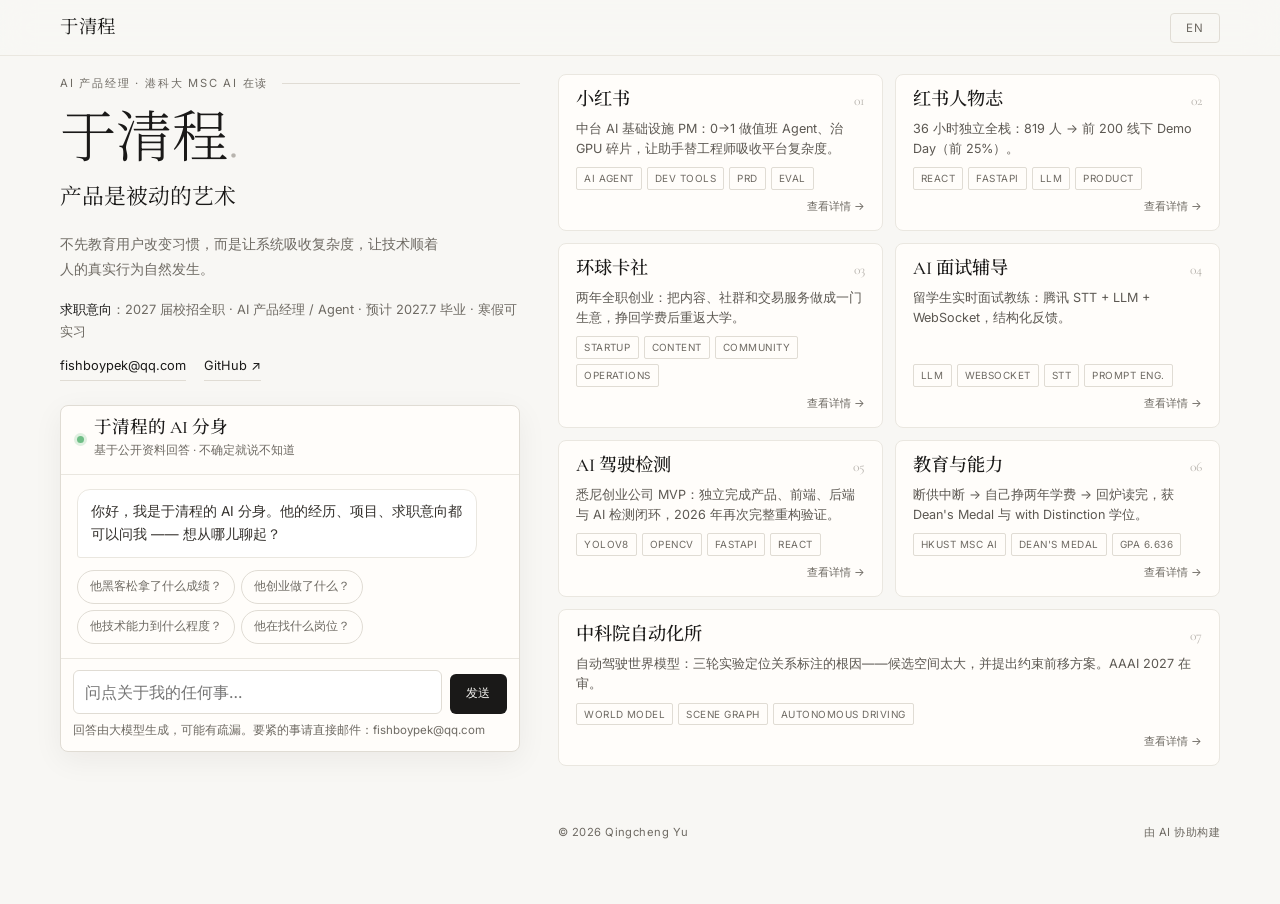
==== index.html @ 3a0d4e6b "fix(portfolio): mark HKUST status as enrolled" ====
<!DOCTYPE html>
<html lang="zh">
<head>
  <meta charset="UTF-8" />
  <meta name="viewport" content="width=device-width, initial-scale=1.0" />
  <title>于清程 · Qingcheng Yu</title>
  <link rel="preconnect" href="https://fonts.googleapis.com" />
  <link rel="preconnect" href="https://fonts.gstatic.com" crossorigin />
  <link href="https://fonts.googleapis.com/css2?family=Cormorant+Garamond:ital,wght@0,300;0,400;0,500;1,400&family=Inter:wght@400;500&family=Noto+Serif+SC:wght@300;400;500&display=swap" rel="stylesheet" />
  <style>
    /* ─── RESET ─── */
    *, *::before, *::after { box-sizing: border-box; margin: 0; padding: 0; }

    /* ─── TOKENS ─── */
    :root {
      --bg:           #F8F7F4;
      --panel:        #FFFDFA;
      --text:         #1A1918;
      --muted:        #6E6A63;   /* 承载信息的文字：AA 达标 */
      --light:        #B8B4AE;   /* 纯装饰：句点 / 序号 */
      --border:       #E0DCD4;
      --border-light: #EAE7E0;
      --serif: 'Cormorant Garamond', 'Noto Serif SC', 'Songti SC', Georgia, serif;
      --sans:  'Inter', -apple-system, 'PingFang SC', 'Microsoft YaHei', sans-serif;
      --nav-h: 56px;
      --ease:  cubic-bezier(0.4, 0, 0.2, 1);
    }

    /* ─── BASE ─── */
    html { font-size: 16px; -webkit-text-size-adjust: 100%; }
    body {
      background: var(--bg);
      color: var(--text);
      font-family: var(--sans);
      font-weight: 400;
      line-height: 1.7;
      -webkit-font-smoothing: antialiased;
      -moz-osx-font-smoothing: grayscale;
      -webkit-tap-highlight-color: transparent;
    }
    a { color: inherit; text-decoration: none; }
    ::selection { background: var(--text); color: var(--bg); }
    :focus-visible { outline: 2px solid var(--text); outline-offset: 2px; border-radius: 2px; }

    /* ─── NAV ─── */
    nav {
      position: fixed; top: 0; left: 0; right: 0; z-index: 200;
      height: var(--nav-h);
      background: rgba(248,247,244,0.88);
      backdrop-filter: blur(16px) saturate(160%);
      -webkit-backdrop-filter: blur(16px) saturate(160%);
      border-bottom: 1px solid var(--border-light);
    }
    .nav-inner {
      height: 100%; max-width: 1240px; margin: 0 auto; padding: 0 40px;
      display: flex; align-items: center; justify-content: space-between;
    }
    .nav-logo { font-family: var(--serif); font-size: 1.15rem; letter-spacing: 0.03em; }
    #lang-btn {
      font-family: var(--sans); font-size: 0.72rem; letter-spacing: 0.1em;
      background: none; border: 1px solid var(--border); padding: 7px 15px;
      cursor: pointer; color: var(--muted); border-radius: 4px;
      transition: all 0.2s var(--ease);
    }
    #lang-btn:hover { background: var(--text); color: var(--bg); border-color: var(--text); }

    /* ─── STAGE (one screen) ─── */
    .stage {
      min-height: 100vh;
      padding: calc(var(--nav-h) + 18px) 40px 18px;
      max-width: 1240px; margin: 0 auto;
      display: grid;
      grid-template-columns: minmax(320px, 0.82fr) 1.18fr;
      gap: 38px;
      align-items: start;
    }

    /* ─── IDENTITY (left) ─── */
    .identity { display: flex; flex-direction: column; }
    .eyebrow {
      font-size: 0.7rem; letter-spacing: 0.16em; text-transform: uppercase;
      color: var(--muted); margin-bottom: 18px;
      display: flex; align-items: center; gap: 14px;
    }
    .eyebrow::after { content: ''; flex: 1; height: 1px; background: var(--border); }
    .name {
      font-family: var(--serif); font-weight: 300;
      font-size: clamp(3.1rem, 4.4vw, 4.4rem); line-height: 1.0;
      letter-spacing: 0; margin-bottom: 16px; overflow-wrap: break-word;
    }
    .name em { font-style: normal; color: var(--light); }
    .tagline {
      font-family: var(--serif); font-style: normal; font-weight: 400;
      font-size: clamp(1.2rem, 1.7vw, 1.6rem); line-height: 1.35;
      color: var(--text); margin-bottom: 18px;
    }
    .bio { font-size: 0.9rem; color: var(--muted); line-height: 1.75; margin-bottom: 18px; max-width: 42ch; }
    .meta-row { font-size: 0.8rem; color: var(--muted); margin-bottom: 8px; }
    .meta-row strong { color: var(--text); font-weight: 500; }
    .contacts { display: flex; gap: 18px; font-size: 0.8rem; }
    .contacts a { color: var(--text); border-bottom: 1px solid var(--border); padding: 4px 0; transition: border-color .2s; }
    .contacts a:hover { border-color: var(--text); }

    /* ─── AI PANEL (left, prominent) ─── */
    .ai-panel {
      margin-top: 24px;
      background: var(--panel);
      border: 1px solid var(--border);
      border-radius: 8px;
      box-shadow: 0 8px 30px rgba(26,25,24,0.06);
      display: flex; flex-direction: column;
      overflow: hidden;
    }
    .ai-head {
      display: flex; align-items: center; gap: 10px;
      padding: 13px 16px; border-bottom: 1px solid var(--border-light);
    }
    .ai-dot { width: 7px; height: 7px; border-radius: 50%; background: #6FBE86; flex: none; box-shadow: 0 0 0 3px rgba(111,190,134,0.22); }
    .ai-head h2 { font-family: var(--serif); font-size: 1.1rem; font-weight: 500; line-height: 1; }
    .ai-head p { font-size: 0.72rem; color: var(--muted); margin-top: 4px; }
    .ai-body { flex: 1; overflow-y: auto; overscroll-behavior: contain; padding: 14px 16px; max-height: 190px; }
    .ai-msg { margin-bottom: 12px; font-size: 0.85rem; line-height: 1.75; }
    .ai-msg:last-child { margin-bottom: 0; }
    .ai-msg.me { text-align: right; }
    .ai-msg.me span {
      display: inline-block; max-width: 85%; text-align: left;
      background: var(--text); color: var(--bg);
      padding: 8px 13px; border-radius: 13px 13px 3px 13px;
    }
    .ai-msg.bot span {
      display: inline-block; max-width: 94%;
      background: #fff; border: 1px solid var(--border-light); color: #33302C;
      padding: 10px 13px; border-radius: 13px 13px 13px 3px; white-space: pre-wrap;
    }
    .ai-msg.err span { background: #FFF6F5; border-color: #F0D5D2; color: #8F443B; }
    .ai-chips { display: flex; flex-wrap: wrap; gap: 6px; margin-top: 10px; }
    .ai-chip {
      font-size: 0.74rem; padding: 8px 12px; cursor: pointer;
      background: none; border: 1px solid var(--border); border-radius: 20px;
      color: var(--muted); font-family: var(--sans); transition: all .18s var(--ease);
    }
    .ai-chip:hover { background: var(--text); color: var(--bg); border-color: var(--text); }
    .ai-foot { padding: 11px 12px; border-top: 1px solid var(--border-light); }
    .ai-input-row { display: flex; gap: 8px; align-items: flex-end; }
    #ai-input {
      flex: 1; resize: none; max-height: 80px;
      font-family: var(--sans); font-size: 1rem; line-height: 1.5; color: var(--text);
      background: #fff; border: 1px solid var(--border); border-radius: 6px;
      padding: 9px 11px; outline: none; transition: border-color .2s, box-shadow .2s;
    }
    #ai-input:focus { border-color: var(--text); box-shadow: 0 0 0 2px rgba(26,25,24,0.12); }
    #ai-send {
      flex: none; min-height: 40px; padding: 9px 16px; cursor: pointer;
      background: var(--text); color: var(--bg); border: none; border-radius: 6px;
      font-family: var(--sans); font-size: 0.74rem; letter-spacing: 0.06em; transition: opacity .2s;
    }
    #ai-send:disabled { opacity: 0.4; cursor: not-allowed; }
    .ai-note { font-size: 0.72rem; color: var(--muted); margin-top: 8px; line-height: 1.55; }
    .ai-note a { color: var(--text); border-bottom: 1px solid var(--border); }
    .ai-typing span { display: inline-block; animation: aiblink 1.3s infinite; }
    .ai-typing span:nth-child(2) { animation-delay: .18s; }
    .ai-typing span:nth-child(3) { animation-delay: .36s; }
    @keyframes aiblink { 0%,60%,100% { opacity: .25 } 30% { opacity: 1 } }

    /* ─── TILES (right) ─── */
    .tiles {
      display: grid;
      grid-template-columns: repeat(2, 1fr);
      grid-auto-rows: minmax(108px, auto);
      align-content: start;
      gap: 12px;
    }
    .tile {
      display: flex; flex-direction: column;
      padding: 14px 17px;
      background: var(--panel);
      border: 1px solid var(--border-light);
      border-radius: 8px;
      transition: transform .2s var(--ease), box-shadow .2s var(--ease), border-color .2s var(--ease);
    }
    .tile:hover { transform: translateY(-3px); box-shadow: 0 10px 28px rgba(26,25,24,0.08); border-color: var(--border); }
    .tile:active { transform: translateY(-1px); }
    .tile-top { display: flex; align-items: baseline; justify-content: space-between; margin-bottom: 7px; }
    .tile-name { font-family: var(--serif); font-size: 1.14rem; font-weight: 500; line-height: 1.15; }
    .tile-idx { font-family: var(--serif); font-size: 0.85rem; color: var(--light); }
    .tile-hook { font-size: 0.79rem; color: #5C5852; line-height: 1.55; flex: 1; }
    .tile-tags { display: flex; flex-wrap: wrap; gap: 5px; margin-top: 9px; }
    .tile-tags span {
      font-size: 0.62rem; letter-spacing: 0.05em; text-transform: uppercase;
      padding: 2px 7px; border: 1px solid var(--border); color: var(--muted); border-radius: 2px;
    }
    .tile-arrow { align-self: flex-end; margin-top: 7px; font-size: 0.7rem; color: var(--muted); transition: color .2s, transform .2s; }
    .tile:hover .tile-arrow { color: var(--text); transform: translateX(3px); }
    .tile.wide { grid-column: 1 / -1; }

    /* ─── FOOTER strip ─── */
    .footstrip {
      grid-column: 1 / -1;
      display: flex; align-items: center; justify-content: space-between;
      font-size: 0.7rem; color: var(--muted); letter-spacing: 0.04em;
    }

    /* ─── RESPONSIVE ─── */
    @media (max-width: 1120px) {
      .stage { grid-template-columns: 1fr; gap: 28px; min-height: auto; }
      .ai-panel { margin-top: 8px; }
      .ai-body { max-height: 200px; }
    }
    @media (max-width: 620px) {
      .nav-inner { padding: 0 20px; }
      .stage { padding: calc(var(--nav-h) + 22px) 20px 22px; gap: 22px; }
      .tiles { grid-template-columns: 1fr; }
      .tile.wide { grid-column: auto; }
      .name { font-size: clamp(2.7rem, 12vw, 3.4rem); line-height: 1.06; }
      .footstrip { flex-direction: column; gap: 6px; align-items: flex-start; }
      /* iOS 聚焦不放大：输入框 ≥16px；触控目标 ≥44px */
      #ai-input { font-size: 16px; min-height: 44px; }
      #ai-send { min-height: 44px; padding: 11px 18px; }
      .ai-chip { padding: 10px 14px; }
      #lang-btn { padding: 10px 16px; }
      .ai-body { max-height: 150px; }
      .tile-arrow { color: var(--muted); }
    }

    /* ─── 尊重减弱动效偏好 ─── */
    @media (prefers-reduced-motion: reduce) {
      *, *::before, *::after { animation-duration: .001ms !important; animation-iteration-count: 1 !important; transition-duration: .001ms !important; }
      .tile:hover { transform: none; }
    }

    /* ─── 英文语境的排印微调（负字距/斜体只给拉丁）─── */
    html[lang="en"] .name { letter-spacing: -0.02em; }
    html[lang="en"] .tagline { font-style: italic; }
  </style>
</head>
<body>

<!-- ══════════ NAV ══════════ -->
<nav>
  <div class="nav-inner">
    <a href="/" class="nav-logo" data-i18n="nav_name">于清程</a>
    <button id="lang-btn" onclick="toggleLang()" aria-label="Switch language">EN</button>
  </div>
</nav>

<!-- ══════════ STAGE ══════════ -->
<main class="stage">

  <!-- LEFT · identity + AI -->
  <section class="identity" aria-label="简介">
    <p class="eyebrow" data-i18n="hero_eyebrow">AI 产品经理 · 港科大 MSc AI 在读</p>
    <h1 class="name" data-i18n="hero_name">于清程<em>.</em></h1>
    <p class="tagline" data-i18n="hero_tagline">产品是被动的艺术</p>
    <p class="bio" data-i18n="hero_bio">不先教育用户改变习惯，而是让系统吸收复杂度，让技术顺着人的真实行为自然发生。</p>
    <p class="meta-row" data-i18n="hero_avail"><strong>求职意向</strong>：2027 届校招全职 · AI 产品经理 / Agent · 预计 2027.7 毕业 · 寒假可实习</p>
    <div class="contacts">
      <a href="mailto:fishboypek@qq.com">fishboypek@qq.com</a>
      <a href="https://github.com/Qingthefish" target="_blank" rel="noopener">GitHub ↗</a>
    </div>

    <!-- AI 分身 -->
    <div class="ai-panel" role="region" aria-label="AI 分身问答">
      <div class="ai-head">
        <span class="ai-dot" aria-hidden="true"></span>
        <div>
          <h2 class="ai-head-title" data-i18n="ai_title">于清程的 AI 分身</h2>
          <p data-i18n="ai_sub">基于公开资料回答 · 不确定就说不知道</p>
        </div>
      </div>
      <div class="ai-body" id="ai-body" aria-live="polite" aria-atomic="false"></div>
      <div class="ai-foot">
        <div class="ai-input-row">
          <textarea id="ai-input" rows="1" data-i18n-ph="ai_ph" placeholder="问点关于我的任何事…" aria-label="提问输入框"></textarea>
          <button id="ai-send" onclick="aiSend()" data-i18n="ai_send">发送</button>
        </div>
        <p class="ai-note" data-i18n="ai_note">回答由大模型生成，可能有疏漏。要紧的事请直接邮件：fishboypek@qq.com</p>
      </div>
    </div>
  </section>

  <!-- RIGHT · 7 tiles -->
  <section class="tiles" aria-label="经历与项目">
    <a class="tile" href="/projects/xhs/">
      <div class="tile-top"><h2 class="tile-name" data-i18n="t_xhs_n">小红书</h2><span class="tile-idx" aria-hidden="true">01</span></div>
      <p class="tile-hook" data-i18n="t_xhs_h">中台 AI 基础设施 PM：0→1 做值班 Agent、治 GPU 碎片，让助手替工程师吸收平台复杂度。</p>
      <div class="tile-tags"><span>AI Agent</span><span>Dev Tools</span><span>PRD</span><span>Eval</span></div>
      <span class="tile-arrow" data-i18n="t_more">查看详情 →</span>
    </a>

    <a class="tile" href="/projects/hackathon/">
      <div class="tile-top"><h2 class="tile-name" data-i18n="t_hack_n">红书人物志</h2><span class="tile-idx" aria-hidden="true">02</span></div>
      <p class="tile-hook" data-i18n="t_hack_h">36 小时独立全栈：819 人 → 前 200 线下 Demo Day（前 25%）。</p>
      <div class="tile-tags"><span>React</span><span>FastAPI</span><span>LLM</span><span>Product</span></div>
      <span class="tile-arrow" data-i18n="t_more2">查看详情 →</span>
    </a>

    <a class="tile" href="/projects/hqks/">
      <div class="tile-top"><h2 class="tile-name" data-i18n="t_hqks_n">环球卡社</h2><span class="tile-idx" aria-hidden="true">03</span></div>
      <p class="tile-hook" data-i18n="t_hqks_h">两年全职创业：把内容、社群和交易服务做成一门生意，挣回学费后重返大学。</p>
      <div class="tile-tags"><span>Startup</span><span>Content</span><span>Community</span><span>Operations</span></div>
      <span class="tile-arrow" data-i18n="t_more3">查看详情 →</span>
    </a>

    <a class="tile" href="/projects/ai-interview/">
      <div class="tile-top"><h2 class="tile-name" data-i18n="t_int_n">AI 面试辅导</h2><span class="tile-idx" aria-hidden="true">04</span></div>
      <p class="tile-hook" data-i18n="t_int_h">留学生实时面试教练：腾讯 STT + LLM + WebSocket，结构化反馈。</p>
      <div class="tile-tags"><span>LLM</span><span>WebSocket</span><span>STT</span><span>Prompt Eng.</span></div>
      <span class="tile-arrow" data-i18n="t_more4">查看详情 →</span>
    </a>

    <a class="tile" href="/projects/ai-driving/">
      <div class="tile-top"><h2 class="tile-name" data-i18n="t_drive_n">AI 驾驶检测</h2><span class="tile-idx" aria-hidden="true">05</span></div>
      <p class="tile-hook" data-i18n="t_drive_h">悉尼创业公司 MVP：独立完成产品、前端、后端与 AI 检测闭环，2026 年再次完整重构验证。</p>
      <div class="tile-tags"><span>YOLOv8</span><span>OpenCV</span><span>FastAPI</span><span>React</span></div>
      <span class="tile-arrow" data-i18n="t_more5">查看详情 →</span>
    </a>

    <a class="tile" href="/projects/education/">
      <div class="tile-top"><h2 class="tile-name" data-i18n="t_edu_n">教育与能力</h2><span class="tile-idx" aria-hidden="true">06</span></div>
      <p class="tile-hook" data-i18n="t_edu_h">断供中断 → 自己挣两年学费 → 回炉读完，获 Dean's Medal 与 with Distinction 学位。</p>
      <div class="tile-tags"><span>HKUST MSc AI</span><span>Dean's Medal</span><span>GPA 6.636</span></div>
      <span class="tile-arrow" data-i18n="t_more6">查看详情 →</span>
    </a>

    <a class="tile wide" href="/projects/casia/">
      <div class="tile-top"><h2 class="tile-name" data-i18n="t_casia_n">中科院自动化所</h2><span class="tile-idx" aria-hidden="true">07</span></div>
      <p class="tile-hook" data-i18n="t_casia_h">自动驾驶世界模型：三轮实验定位关系标注的根因——候选空间太大，并提出约束前移方案。AAAI 2027 在审。</p>
      <div class="tile-tags"><span>World Model</span><span>Scene Graph</span><span>Autonomous Driving</span></div>
      <span class="tile-arrow" data-i18n="t_more7">查看详情 →</span>
    </a>

    <footer class="footstrip">
      <span>© 2026 Qingcheng Yu</span>
      <span data-i18n="foot_built">由 AI 协助构建</span>
    </footer>
  </section>

</main>

<!-- ══════════ CHAT LOGIC ══════════ -->
<script>
(function () {
  const AI_ENDPOINT = 'https://qingcheng-api.pages.dev/api/chat';
  const CHIPS = {
    zh: ['他黑客松拿了什么成绩？', '他创业做了什么？', '他技术能力到什么程度？', '他在找什么岗位？'],
    en: ['What did he achieve at the hackathon?', 'Tell me about his startup.',
         'How technical is he really?', 'What role is he looking for?'],
  };
  const TXT = {
    zh: { greet: '你好，我是于清程的 AI 分身。他的经历、项目、求职意向都可以问我 —— 想从哪儿聊起？',
          thinking: '思考中', neterr: '网络没连上，稍后再试，或直接邮件：fishboypek@qq.com',
          timeout: '响应有点慢，请稍后再试一次，或直接邮件：fishboypek@qq.com' },
    en: { greet: "Hi, I'm Qingcheng's AI. Ask me about his background, projects, or what he's looking for — where shall we start?",
          thinking: 'Thinking', neterr: 'Network issue — please retry, or email fishboypek@qq.com',
          timeout: 'Taking too long — please retry, or email fishboypek@qq.com' },
  };

  let busy = false;
  window.aiHasHistory = false;   // 用户一旦交互，就不再被切语言重置
  const $ = (id) => document.getElementById(id);
  const cur = () => (document.documentElement.lang === 'en' ? 'en' : 'zh');
  const nearBottom = (el) => el.scrollHeight - el.scrollTop - el.clientHeight < 48;

  function add(who, text) {
    const el = $('ai-body');
    const stick = nearBottom(el);
    const d = document.createElement('div');
    d.className = 'ai-msg ' + who;
    const s = document.createElement('span');
    s.textContent = text;
    d.appendChild(s);
    el.appendChild(d);
    if (stick) el.scrollTop = el.scrollHeight;
    return d;
  }
  function chips() {
    const wrap = document.createElement('div');
    wrap.className = 'ai-chips';
    CHIPS[cur()].forEach((q) => {
      const b = document.createElement('button');
      b.className = 'ai-chip';
      b.textContent = q;
      b.onclick = () => { if (busy) return; $('ai-input').value = q; window.aiSend(); };
      wrap.appendChild(b);
    });
    $('ai-body').appendChild(wrap);
  }
  // 只在"对话还没开始"时才重播问候（切语言不清空已有对话）
  window.aiSeed = function () {
    if (window.aiHasHistory || busy) return;
    $('ai-body').innerHTML = '';
    add('bot', TXT[cur()].greet);
    chips();
  };

  window.aiSend = async function () {
    if (busy) return;
    const box = $('ai-input');
    const q = box.value.trim();
    if (!q) return;
    document.querySelector('.ai-chips')?.remove();   // 无论哪条路径，发送即清掉建议气泡
    box.value = ''; box.style.height = 'auto';
    window.aiHasHistory = true;
    add('me', q);
    busy = true; $('ai-send').disabled = true;
    const t = add('bot', '');
    t.querySelector('span').innerHTML =
      TXT[cur()].thinking + ' <span class="ai-typing"><span>·</span><span>·</span><span>·</span></span>';

    const ctrl = new AbortController();
    const timer = setTimeout(() => ctrl.abort('timeout'), 28000);
    try {
      const r = await fetch(AI_ENDPOINT, {
        method: 'POST',
        headers: { 'Content-Type': 'application/json' },
        body: JSON.stringify({ question: q }),
        signal: ctrl.signal,
      });
      const ctype = r.headers.get('Content-Type') || '';
      if (!r.ok || ctype.includes('application/json')) {
        const data = await r.json().catch(() => ({}));
        t.className = 'ai-msg err';
        t.querySelector('span').textContent = data.error || TXT[cur()].neterr;
      } else {
        const reader = r.body.getReader();
        const decoder = new TextDecoder();
        let acc = '';
        const el = $('ai-body');
        while (true) {
          const { done, value } = await reader.read();
          if (done) break;
          acc += decoder.decode(value, { stream: true });
          const stick = nearBottom(el);
          t.querySelector('span').textContent = acc;
          if (stick) el.scrollTop = el.scrollHeight;
        }
        if (!acc.trim()) {
          t.className = 'ai-msg err';
          t.querySelector('span').textContent = TXT[cur()].neterr;
        }
      }
    } catch (e) {
      t.className = 'ai-msg err';
      t.querySelector('span').textContent =
        (e && (e === 'timeout' || e.name === 'AbortError')) ? TXT[cur()].timeout : TXT[cur()].neterr;
    } finally {
      clearTimeout(timer);
      busy = false; $('ai-send').disabled = false;
    }
  };

  document.addEventListener('DOMContentLoaded', function () {
    const box = $('ai-input');
    if (box) {
      box.addEventListener('input', function () {
        this.style.height = 'auto';
        this.style.height = Math.min(this.scrollHeight, 80) + 'px';
      });
      box.addEventListener('keydown', function (e) {
        if (e.isComposing || e.keyCode === 229) return;   // 让中文输入法回车"选字/上屏"不误发
        if (e.key === 'Enter' && !e.shiftKey) { e.preventDefault(); window.aiSend(); }
      });
    }
    window.aiSeed();
  });
})();
</script>

<!-- ══════════ I18N ══════════ -->
<script>
const T = {
  zh: {
    nav_name:     '于清程',
    hero_eyebrow: 'AI 产品经理 · 港科大 MSc AI 在读',
    hero_name:    '于清程<em>.</em>',
    hero_tagline: '产品是被动的艺术',
    hero_bio:     '不先教育用户改变习惯，而是让系统吸收复杂度，让技术顺着人的真实行为自然发生。',
    hero_avail:   '<strong>求职意向</strong>：2027 届校招全职 · AI 产品经理 / Agent · 预计 2027.7 毕业 · 寒假可实习',
    ai_title:     '于清程的 AI 分身',
    ai_sub:       '基于公开资料回答 · 不确定就说不知道',
    ai_ph:        '问点关于我的任何事…',
    ai_send:      '发送',
    ai_note:      '回答由大模型生成，可能有疏漏。要紧的事请直接邮件：fishboypek@qq.com',
    t_xhs_n:      '小红书',
    t_xhs_h:      '中台 AI 基础设施 PM：0→1 做值班 Agent、治 GPU 碎片，让助手替工程师吸收平台复杂度。',
    t_hack_n:     '红书人物志',
    t_hack_h:     '36 小时独立全栈：819 人 → 前 200 线下 Demo Day（前 25%）。',
    t_hqks_n:     '环球卡社',
    t_hqks_h:     '两年全职创业：把内容、社群和交易服务做成一门生意，挣回学费后重返大学。',
    t_int_n:      'AI 面试辅导',
    t_int_h:      '留学生实时面试教练：腾讯 STT + LLM + WebSocket，结构化反馈。',
    t_drive_n:    'AI 驾驶检测',
    t_drive_h:    '悉尼创业公司 MVP：独立完成产品、前端、后端与 AI 检测闭环，2026 年再次完整重构验证。',
    t_edu_n:      '教育与能力',
    t_edu_h:      '断供中断 → 自己挣两年学费 → 回炉读完，获 Dean\'s Medal 与 with Distinction 学位。',
    t_casia_n:    '中科院自动化所',
    t_casia_h:    '自动驾驶世界模型：三轮实验定位关系标注的根因——候选空间太大，并提出约束前移方案。AAAI 2027 在审。',
    t_more:       '查看详情 →', t_more2: '查看详情 →', t_more3: '查看详情 →',
    t_more4:      '查看详情 →', t_more5: '查看详情 →', t_more6: '查看详情 →', t_more7: '查看详情 →',
    foot_built:   '由 AI 协助构建',
  },
  en: {
    nav_name:     'Qingcheng Yu',
    hero_eyebrow: 'AI Product Manager · HKUST MSc AI Candidate',
    hero_name:    'Qingcheng Yu<em>.</em>',
    hero_tagline: 'Product is the art of staying out of the way.',
    hero_bio:     'Do not make users adapt to technology. Let the system absorb complexity and fit the way people already behave.',
    hero_avail:   '<strong>Open to</strong>: 2027 new-grad full-time · AI PM / Agent · expected graduation Jul 2027 · winter internship available',
    ai_title:     "Qingcheng's AI",
    ai_sub:       'Answers from public material · says so when unsure',
    ai_ph:        'Ask me anything about him…',
    ai_send:      'Send',
    ai_note:      'Generated by an LLM and may be imperfect. For anything important, email fishboypek@qq.com',
    t_xhs_n:      'Xiaohongshu (RED)',
    t_xhs_h:      'Platform PM for AI infra: an on-call agent 0→1, GPU fragmentation, and an assistant that absorbs complexity for engineers.',
    t_hack_n:     'Rednote Person Graph',
    t_hack_h:     'Solo full-stack in 36h: top 200 of 819 → on-site Demo Day (top 25%).',
    t_hqks_n:     'Collector Universe',
    t_hqks_h:     'Two years full-time: turned content, community, and transaction services into a business, then used it to fund my return to university.',
    t_int_n:      'AI Interview Coach',
    t_int_h:      'Real-time coach for job-seeking students: Tencent STT + LLM + WebSocket, structured feedback.',
    t_drive_n:    'AI Driving Detection',
    t_drive_h:    'MVP for a Sydney startup: independently delivered product, front end, back end and the AI loop, then rebuilt and revalidated it in 2026.',
    t_edu_n:      'Education & capability',
    t_edu_h:      'Funding stopped → two years earning the tuition → back to finish with the Dean\'s Medal and a degree with Distinction.',
    t_casia_n:    'Chinese Academy of Sciences',
    t_casia_h:    'Driving world models: three experiments traced relation-labelling failure to an oversized candidate space, then led to a constraint-first proposal. Under review at AAAI 2027.',
    t_more:       'Read more →', t_more2: 'Read more →', t_more3: 'Read more →',
    t_more4:      'Read more →', t_more5: 'Read more →', t_more6: 'Read more →', t_more7: 'Read more →',
    foot_built:   'Built with AI assistance',
  }
};

function applyLang(l) {
  document.querySelectorAll('[data-i18n]').forEach(el => {
    const v = T[l][el.dataset.i18n];
    if (v !== undefined) el.innerHTML = v;
  });
  document.querySelectorAll('[data-i18n-ph]').forEach(el => {
    const v = T[l][el.dataset.i18nPh];
    if (v !== undefined) el.placeholder = v;
  });
  document.getElementById('lang-btn').textContent = l === 'zh' ? 'EN' : '中文';
  document.documentElement.lang = l === 'zh' ? 'zh-CN' : 'en';
  try { localStorage.setItem('site_lang', l); } catch (e) {}
  if (window.aiSeed) window.aiSeed();   // aiSeed 内部有守卫：有对话/流式中则不重置
}
let lang = 'zh';
try { const saved = localStorage.getItem('site_lang'); if (saved === 'en' || saved === 'zh') lang = saved; } catch (e) {}
function toggleLang() { lang = (document.documentElement.lang === 'en' ? 'zh' : 'en'); applyLang(lang); }
applyLang(lang);
</script>
</body>
</html>
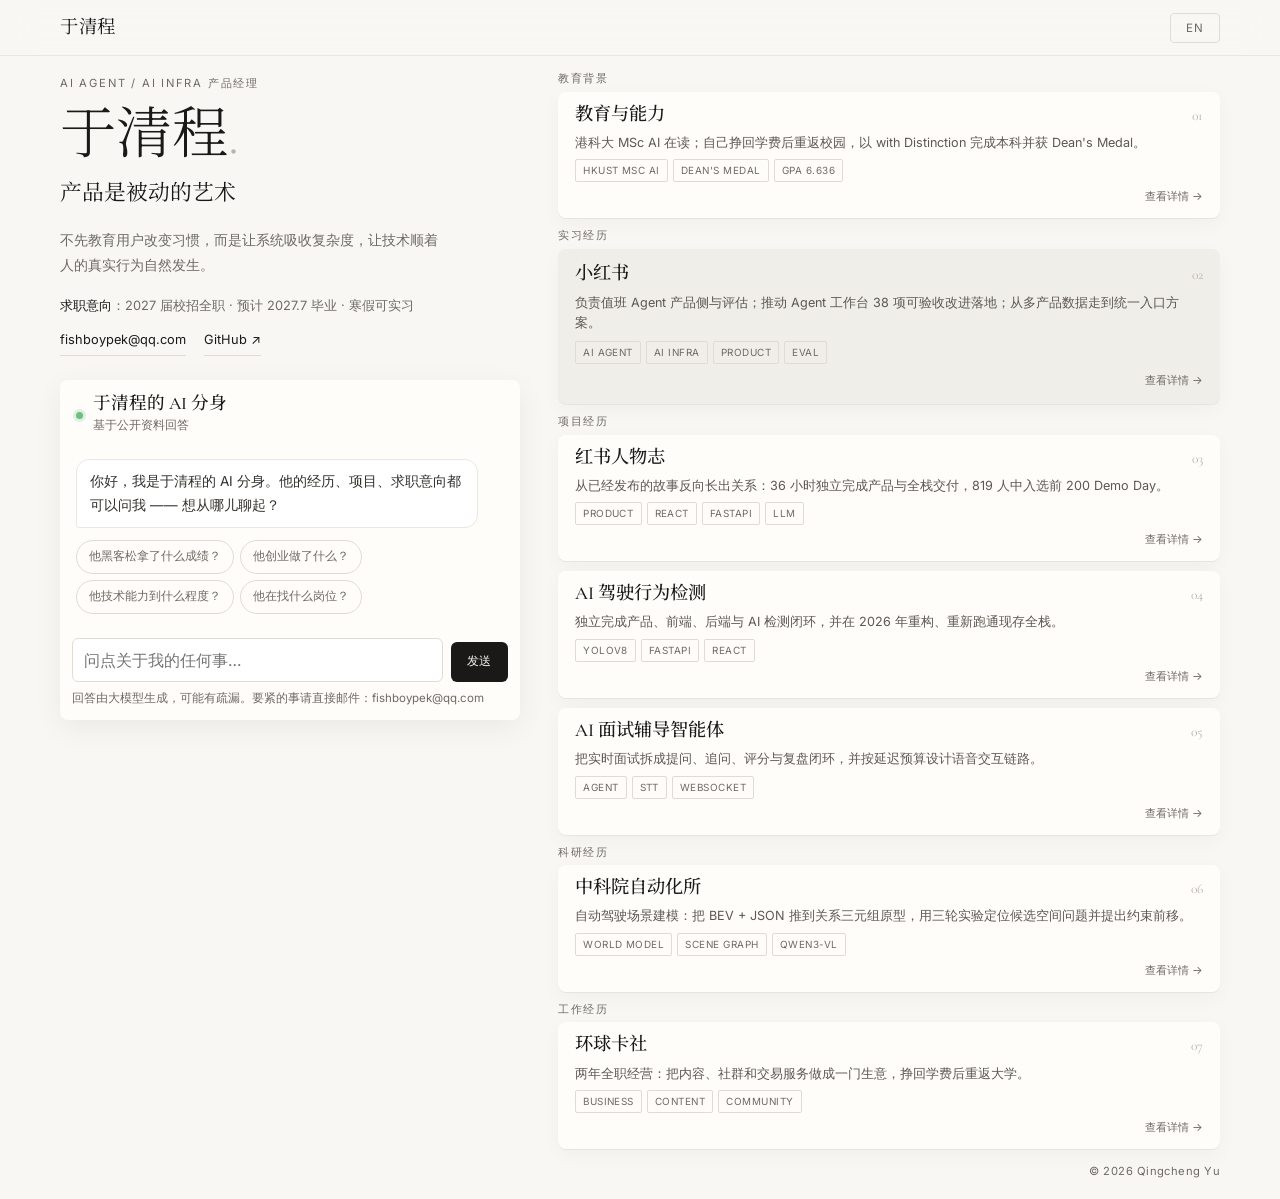
==== commit 6dcdc890: "Refine portfolio hierarchy and project narratives" ====
--- a/index.html
+++ b/index.html
@@ -79,10 +79,8 @@
     .identity { display: flex; flex-direction: column; }
     .eyebrow {
       font-size: 0.7rem; letter-spacing: 0.16em; text-transform: uppercase;
-      color: var(--muted); margin-bottom: 18px;
-      display: flex; align-items: center; gap: 14px;
-    }
-    .eyebrow::after { content: ''; flex: 1; height: 1px; background: var(--border); }
+      color: var(--muted); margin-bottom: 14px;
+    }
     .name {
       font-family: var(--serif); font-weight: 300;
       font-size: clamp(3.1rem, 4.4vw, 4.4rem); line-height: 1.0;
@@ -105,7 +103,6 @@
     .ai-panel {
       margin-top: 24px;
       background: var(--panel);
-      border: 1px solid var(--border);
       border-radius: 8px;
       box-shadow: 0 8px 30px rgba(26,25,24,0.06);
       display: flex; flex-direction: column;
@@ -113,7 +110,7 @@
     }
     .ai-head {
       display: flex; align-items: center; gap: 10px;
-      padding: 13px 16px; border-bottom: 1px solid var(--border-light);
+      padding: 15px 16px 9px;
     }
     .ai-dot { width: 7px; height: 7px; border-radius: 50%; background: #6FBE86; flex: none; box-shadow: 0 0 0 3px rgba(111,190,134,0.22); }
     .ai-head h2 { font-family: var(--serif); font-size: 1.1rem; font-weight: 500; line-height: 1; }
@@ -140,7 +137,7 @@
       color: var(--muted); font-family: var(--sans); transition: all .18s var(--ease);
     }
     .ai-chip:hover { background: var(--text); color: var(--bg); border-color: var(--text); }
-    .ai-foot { padding: 11px 12px; border-top: 1px solid var(--border-light); }
+    .ai-foot { padding: 10px 12px 12px; }
     .ai-input-row { display: flex; gap: 8px; align-items: flex-end; }
     #ai-input {
       flex: 1; resize: none; max-height: 80px;
@@ -162,23 +159,38 @@
     .ai-typing span:nth-child(3) { animation-delay: .36s; }
     @keyframes aiblink { 0%,60%,100% { opacity: .25 } 30% { opacity: 1 } }
 
-    /* ─── TILES (right) ─── */
+    /* ─── EXPERIENCE INDEX (right) ─── */
     .tiles {
-      display: grid;
-      grid-template-columns: repeat(2, 1fr);
-      grid-auto-rows: minmax(108px, auto);
-      align-content: start;
-      gap: 12px;
-    }
+      display: flex; flex-direction: column; gap: 13px;
+      align-self: start;
+    }
+    .tile-group { display: flex; flex-direction: column; gap: 7px; }
+    .group-label {
+      font-size: 0.66rem; line-height: 1;
+      letter-spacing: 0.15em; text-transform: uppercase;
+      color: var(--muted); font-weight: 500;
+    }
+    .tile-grid {
+      display: grid; grid-template-columns: repeat(2, minmax(0, 1fr));
+      gap: 10px;
+    }
+    .tile-grid.single { grid-template-columns: 1fr; }
+    .tile-grid.project-list { grid-template-columns: 1fr; }
+    .tile.featured { background: #F0EEE8; }
+    .tile.compact { min-height: 0; padding-top: 12px; padding-bottom: 12px; }
+    .tile.compact .tile-tags { margin-top: 7px; }
+    .tile.compact .tile-arrow { margin-top: 5px; }
+    .tile.compact .tile-hook { line-height: 1.48; }
     .tile {
       display: flex; flex-direction: column;
+      min-height: 102px;
       padding: 14px 17px;
       background: var(--panel);
-      border: 1px solid var(--border-light);
       border-radius: 8px;
-      transition: transform .2s var(--ease), box-shadow .2s var(--ease), border-color .2s var(--ease);
-    }
-    .tile:hover { transform: translateY(-3px); box-shadow: 0 10px 28px rgba(26,25,24,0.08); border-color: var(--border); }
+      box-shadow: 0 1px 0 rgba(26,25,24,0.06), 0 6px 20px rgba(26,25,24,0.035);
+      transition: transform .2s var(--ease), box-shadow .2s var(--ease);
+    }
+    .tile:hover { transform: translateY(-3px); box-shadow: 0 10px 28px rgba(26,25,24,0.08); }
     .tile:active { transform: translateY(-1px); }
     .tile-top { display: flex; align-items: baseline; justify-content: space-between; margin-bottom: 7px; }
     .tile-name { font-family: var(--serif); font-size: 1.14rem; font-weight: 500; line-height: 1.15; }
@@ -191,12 +203,9 @@
     }
     .tile-arrow { align-self: flex-end; margin-top: 7px; font-size: 0.7rem; color: var(--muted); transition: color .2s, transform .2s; }
     .tile:hover .tile-arrow { color: var(--text); transform: translateX(3px); }
-    .tile.wide { grid-column: 1 / -1; }
-
     /* ─── FOOTER strip ─── */
     .footstrip {
-      grid-column: 1 / -1;
-      display: flex; align-items: center; justify-content: space-between;
+      display: flex; align-items: center; justify-content: flex-end;
       font-size: 0.7rem; color: var(--muted); letter-spacing: 0.04em;
     }
 
@@ -209,10 +218,9 @@
     @media (max-width: 620px) {
       .nav-inner { padding: 0 20px; }
       .stage { padding: calc(var(--nav-h) + 22px) 20px 22px; gap: 22px; }
-      .tiles { grid-template-columns: 1fr; }
-      .tile.wide { grid-column: auto; }
+      .tile-grid { grid-template-columns: 1fr; }
       .name { font-size: clamp(2.7rem, 12vw, 3.4rem); line-height: 1.06; }
-      .footstrip { flex-direction: column; gap: 6px; align-items: flex-start; }
+      .footstrip { justify-content: flex-start; }
       /* iOS 聚焦不放大：输入框 ≥16px；触控目标 ≥44px */
       #ai-input { font-size: 16px; min-height: 44px; }
       #ai-send { min-height: 44px; padding: 11px 18px; }
@@ -248,11 +256,11 @@
 
   <!-- LEFT · identity + AI -->
   <section class="identity" aria-label="简介">
-    <p class="eyebrow" data-i18n="hero_eyebrow">AI 产品经理 · 港科大 MSc AI 在读</p>
+    <p class="eyebrow" data-i18n="hero_eyebrow">AI Agent / AI Infra 产品经理</p>
     <h1 class="name" data-i18n="hero_name">于清程<em>.</em></h1>
     <p class="tagline" data-i18n="hero_tagline">产品是被动的艺术</p>
     <p class="bio" data-i18n="hero_bio">不先教育用户改变习惯，而是让系统吸收复杂度，让技术顺着人的真实行为自然发生。</p>
-    <p class="meta-row" data-i18n="hero_avail"><strong>求职意向</strong>：2027 届校招全职 · AI 产品经理 / Agent · 预计 2027.7 毕业 · 寒假可实习</p>
+    <p class="meta-row" data-i18n="hero_avail"><strong>求职意向</strong>：2027 届校招全职 · 预计 2027.7 毕业 · 寒假可实习</p>
     <div class="contacts">
       <a href="mailto:fishboypek@qq.com">fishboypek@qq.com</a>
       <a href="https://github.com/Qingthefish" target="_blank" rel="noopener">GitHub ↗</a>
@@ -264,7 +272,7 @@
         <span class="ai-dot" aria-hidden="true"></span>
         <div>
           <h2 class="ai-head-title" data-i18n="ai_title">于清程的 AI 分身</h2>
-          <p data-i18n="ai_sub">基于公开资料回答 · 不确定就说不知道</p>
+          <p data-i18n="ai_sub">基于公开资料回答</p>
         </div>
       </div>
       <div class="ai-body" id="ai-body" aria-live="polite" aria-atomic="false"></div>
@@ -278,60 +286,84 @@
     </div>
   </section>
 
-  <!-- RIGHT · 7 tiles -->
+  <!-- RIGHT · grouped experience index -->
   <section class="tiles" aria-label="经历与项目">
-    <a class="tile" href="/projects/xhs/">
-      <div class="tile-top"><h2 class="tile-name" data-i18n="t_xhs_n">小红书</h2><span class="tile-idx" aria-hidden="true">01</span></div>
-      <p class="tile-hook" data-i18n="t_xhs_h">中台 AI 基础设施 PM：0→1 做值班 Agent、治 GPU 碎片，让助手替工程师吸收平台复杂度。</p>
-      <div class="tile-tags"><span>AI Agent</span><span>Dev Tools</span><span>PRD</span><span>Eval</span></div>
-      <span class="tile-arrow" data-i18n="t_more">查看详情 →</span>
-    </a>
-
-    <a class="tile" href="/projects/hackathon/">
-      <div class="tile-top"><h2 class="tile-name" data-i18n="t_hack_n">红书人物志</h2><span class="tile-idx" aria-hidden="true">02</span></div>
-      <p class="tile-hook" data-i18n="t_hack_h">36 小时独立全栈：819 人 → 前 200 线下 Demo Day（前 25%）。</p>
-      <div class="tile-tags"><span>React</span><span>FastAPI</span><span>LLM</span><span>Product</span></div>
-      <span class="tile-arrow" data-i18n="t_more2">查看详情 →</span>
-    </a>
-
-    <a class="tile" href="/projects/hqks/">
-      <div class="tile-top"><h2 class="tile-name" data-i18n="t_hqks_n">环球卡社</h2><span class="tile-idx" aria-hidden="true">03</span></div>
-      <p class="tile-hook" data-i18n="t_hqks_h">两年全职创业：把内容、社群和交易服务做成一门生意，挣回学费后重返大学。</p>
-      <div class="tile-tags"><span>Startup</span><span>Content</span><span>Community</span><span>Operations</span></div>
-      <span class="tile-arrow" data-i18n="t_more3">查看详情 →</span>
-    </a>
-
-    <a class="tile" href="/projects/ai-interview/">
-      <div class="tile-top"><h2 class="tile-name" data-i18n="t_int_n">AI 面试辅导</h2><span class="tile-idx" aria-hidden="true">04</span></div>
-      <p class="tile-hook" data-i18n="t_int_h">留学生实时面试教练：腾讯 STT + LLM + WebSocket，结构化反馈。</p>
-      <div class="tile-tags"><span>LLM</span><span>WebSocket</span><span>STT</span><span>Prompt Eng.</span></div>
-      <span class="tile-arrow" data-i18n="t_more4">查看详情 →</span>
-    </a>
-
-    <a class="tile" href="/projects/ai-driving/">
-      <div class="tile-top"><h2 class="tile-name" data-i18n="t_drive_n">AI 驾驶检测</h2><span class="tile-idx" aria-hidden="true">05</span></div>
-      <p class="tile-hook" data-i18n="t_drive_h">悉尼创业公司 MVP：独立完成产品、前端、后端与 AI 检测闭环，2026 年再次完整重构验证。</p>
-      <div class="tile-tags"><span>YOLOv8</span><span>OpenCV</span><span>FastAPI</span><span>React</span></div>
-      <span class="tile-arrow" data-i18n="t_more5">查看详情 →</span>
-    </a>
-
-    <a class="tile" href="/projects/education/">
-      <div class="tile-top"><h2 class="tile-name" data-i18n="t_edu_n">教育与能力</h2><span class="tile-idx" aria-hidden="true">06</span></div>
-      <p class="tile-hook" data-i18n="t_edu_h">断供中断 → 自己挣两年学费 → 回炉读完，获 Dean's Medal 与 with Distinction 学位。</p>
-      <div class="tile-tags"><span>HKUST MSc AI</span><span>Dean's Medal</span><span>GPA 6.636</span></div>
-      <span class="tile-arrow" data-i18n="t_more6">查看详情 →</span>
-    </a>
-
-    <a class="tile wide" href="/projects/casia/">
-      <div class="tile-top"><h2 class="tile-name" data-i18n="t_casia_n">中科院自动化所</h2><span class="tile-idx" aria-hidden="true">07</span></div>
-      <p class="tile-hook" data-i18n="t_casia_h">自动驾驶世界模型：三轮实验定位关系标注的根因——候选空间太大，并提出约束前移方案。AAAI 2027 在审。</p>
-      <div class="tile-tags"><span>World Model</span><span>Scene Graph</span><span>Autonomous Driving</span></div>
-      <span class="tile-arrow" data-i18n="t_more7">查看详情 →</span>
-    </a>
+    <section class="tile-group" aria-labelledby="group-education">
+      <h2 class="group-label" id="group-education" data-i18n="group_edu">教育背景</h2>
+      <div class="tile-grid single">
+        <a class="tile compact" href="/projects/education/">
+          <div class="tile-top"><h3 class="tile-name" data-i18n="t_edu_n">教育与能力</h3><span class="tile-idx" aria-hidden="true">01</span></div>
+          <p class="tile-hook" data-i18n="t_edu_h">港科大 MSc AI 在读；自己挣回学费后重返校园，以 with Distinction 完成本科并获 Dean's Medal。</p>
+          <div class="tile-tags"><span>HKUST MSc AI</span><span>Dean's Medal</span><span>GPA 6.636</span></div>
+          <span class="tile-arrow" data-i18n="t_more6">查看详情 →</span>
+        </a>
+      </div>
+    </section>
+
+    <section class="tile-group" aria-labelledby="group-internship">
+      <h2 class="group-label" id="group-internship" data-i18n="group_intern">实习经历</h2>
+      <div class="tile-grid single">
+        <a class="tile featured" href="/projects/xhs/">
+          <div class="tile-top"><h3 class="tile-name" data-i18n="t_xhs_n">小红书</h3><span class="tile-idx" aria-hidden="true">02</span></div>
+          <p class="tile-hook" data-i18n="t_xhs_h">负责值班 Agent 产品侧与评估；推动 Agent 工作台 38 项可验收改进落地；从多产品数据走到统一入口方案。</p>
+          <div class="tile-tags"><span>AI Agent</span><span>AI Infra</span><span>Product</span><span>Eval</span></div>
+          <span class="tile-arrow" data-i18n="t_more">查看详情 →</span>
+        </a>
+      </div>
+    </section>
+
+    <section class="tile-group" aria-labelledby="group-projects">
+      <h2 class="group-label" id="group-projects" data-i18n="group_projects">项目经历</h2>
+      <div class="tile-grid project-list">
+        <a class="tile compact" href="/projects/hackathon/">
+          <div class="tile-top"><h3 class="tile-name" data-i18n="t_hack_n">红书人物志</h3><span class="tile-idx" aria-hidden="true">03</span></div>
+          <p class="tile-hook" data-i18n="t_hack_h">从已经发布的故事反向长出关系：36 小时独立完成产品与全栈交付，819 人中入选前 200 Demo Day。</p>
+          <div class="tile-tags"><span>Product</span><span>React</span><span>FastAPI</span><span>LLM</span></div>
+          <span class="tile-arrow" data-i18n="t_more2">查看详情 →</span>
+        </a>
+
+        <a class="tile compact" href="/projects/ai-driving/">
+          <div class="tile-top"><h3 class="tile-name" data-i18n="t_drive_n">AI 驾驶行为检测</h3><span class="tile-idx" aria-hidden="true">04</span></div>
+          <p class="tile-hook" data-i18n="t_drive_h">独立完成产品、前端、后端与 AI 检测闭环，并在 2026 年重构、重新跑通现存全栈。</p>
+          <div class="tile-tags"><span>YOLOv8</span><span>FastAPI</span><span>React</span></div>
+          <span class="tile-arrow" data-i18n="t_more5">查看详情 →</span>
+        </a>
+
+        <a class="tile compact" href="/projects/ai-interview/">
+          <div class="tile-top"><h3 class="tile-name" data-i18n="t_int_n">AI 面试辅导智能体</h3><span class="tile-idx" aria-hidden="true">05</span></div>
+          <p class="tile-hook" data-i18n="t_int_h">把实时面试拆成提问、追问、评分与复盘闭环，并按延迟预算设计语音交互链路。</p>
+          <div class="tile-tags"><span>Agent</span><span>STT</span><span>WebSocket</span></div>
+          <span class="tile-arrow" data-i18n="t_more4">查看详情 →</span>
+        </a>
+      </div>
+    </section>
+
+    <section class="tile-group" aria-labelledby="group-research">
+      <h2 class="group-label" id="group-research" data-i18n="group_research">科研经历</h2>
+      <div class="tile-grid single">
+        <a class="tile compact" href="/projects/casia/">
+          <div class="tile-top"><h3 class="tile-name" data-i18n="t_casia_n">中科院自动化所</h3><span class="tile-idx" aria-hidden="true">06</span></div>
+          <p class="tile-hook" data-i18n="t_casia_h">自动驾驶场景建模：把 BEV + JSON 推到关系三元组原型，用三轮实验定位候选空间问题并提出约束前移。</p>
+          <div class="tile-tags"><span>World Model</span><span>Scene Graph</span><span>Qwen3-VL</span></div>
+          <span class="tile-arrow" data-i18n="t_more7">查看详情 →</span>
+        </a>
+      </div>
+    </section>
+
+    <section class="tile-group" aria-labelledby="group-work">
+      <h2 class="group-label" id="group-work" data-i18n="group_work">工作经历</h2>
+      <div class="tile-grid single">
+        <a class="tile compact" href="/projects/hqks/">
+          <div class="tile-top"><h3 class="tile-name" data-i18n="t_hqks_n">环球卡社</h3><span class="tile-idx" aria-hidden="true">07</span></div>
+          <p class="tile-hook" data-i18n="t_hqks_h">两年全职经营：把内容、社群和交易服务做成一门生意，挣回学费后重返大学。</p>
+          <div class="tile-tags"><span>Business</span><span>Content</span><span>Community</span></div>
+          <span class="tile-arrow" data-i18n="t_more3">查看详情 →</span>
+        </a>
+      </div>
+    </section>
 
     <footer class="footstrip">
       <span>© 2026 Qingcheng Yu</span>
-      <span data-i18n="foot_built">由 AI 协助构建</span>
     </footer>
   </section>
 
@@ -471,63 +503,71 @@
 const T = {
   zh: {
     nav_name:     '于清程',
-    hero_eyebrow: 'AI 产品经理 · 港科大 MSc AI 在读',
+    hero_eyebrow: 'AI Agent / AI Infra 产品经理',
     hero_name:    '于清程<em>.</em>',
     hero_tagline: '产品是被动的艺术',
     hero_bio:     '不先教育用户改变习惯，而是让系统吸收复杂度，让技术顺着人的真实行为自然发生。',
-    hero_avail:   '<strong>求职意向</strong>：2027 届校招全职 · AI 产品经理 / Agent · 预计 2027.7 毕业 · 寒假可实习',
+    hero_avail:   '<strong>求职意向</strong>：2027 届校招全职 · 预计 2027.7 毕业 · 寒假可实习',
     ai_title:     '于清程的 AI 分身',
-    ai_sub:       '基于公开资料回答 · 不确定就说不知道',
+    ai_sub:       '基于公开资料回答',
     ai_ph:        '问点关于我的任何事…',
     ai_send:      '发送',
     ai_note:      '回答由大模型生成，可能有疏漏。要紧的事请直接邮件：fishboypek@qq.com',
+    group_edu:    '教育背景',
+    group_intern: '实习经历',
+    group_projects: '项目经历',
+    group_research: '科研经历',
+    group_work:   '工作经历',
     t_xhs_n:      '小红书',
-    t_xhs_h:      '中台 AI 基础设施 PM：0→1 做值班 Agent、治 GPU 碎片，让助手替工程师吸收平台复杂度。',
+    t_xhs_h:      '负责值班 Agent 产品侧与评估；推动 Agent 工作台 38 项可验收改进落地；从多产品数据走到统一入口方案。',
     t_hack_n:     '红书人物志',
-    t_hack_h:     '36 小时独立全栈：819 人 → 前 200 线下 Demo Day（前 25%）。',
+    t_hack_h:     '从已经发布的故事反向长出关系：36 小时独立完成产品与全栈交付，819 人中入选前 200 Demo Day。',
     t_hqks_n:     '环球卡社',
-    t_hqks_h:     '两年全职创业：把内容、社群和交易服务做成一门生意，挣回学费后重返大学。',
-    t_int_n:      'AI 面试辅导',
-    t_int_h:      '留学生实时面试教练：腾讯 STT + LLM + WebSocket，结构化反馈。',
-    t_drive_n:    'AI 驾驶检测',
-    t_drive_h:    '悉尼创业公司 MVP：独立完成产品、前端、后端与 AI 检测闭环，2026 年再次完整重构验证。',
+    t_hqks_h:     '两年全职经营：把内容、社群和交易服务做成一门生意，挣回学费后重返大学。',
+    t_int_n:      'AI 面试辅导智能体',
+    t_int_h:      '把实时面试拆成提问、追问、评分与复盘闭环，并按延迟预算设计语音交互链路。',
+    t_drive_n:    'AI 驾驶行为检测',
+    t_drive_h:    '独立完成产品、前端、后端与 AI 检测闭环，并在 2026 年重构、重新跑通现存全栈。',
     t_edu_n:      '教育与能力',
-    t_edu_h:      '断供中断 → 自己挣两年学费 → 回炉读完，获 Dean\'s Medal 与 with Distinction 学位。',
+    t_edu_h:      '港科大 MSc AI 在读；自己挣回学费后重返校园，以 with Distinction 完成本科并获 Dean\'s Medal。',
     t_casia_n:    '中科院自动化所',
-    t_casia_h:    '自动驾驶世界模型：三轮实验定位关系标注的根因——候选空间太大，并提出约束前移方案。AAAI 2027 在审。',
+    t_casia_h:    '自动驾驶场景建模：把 BEV + JSON 推到关系三元组原型，用三轮实验定位候选空间问题并提出约束前移。',
     t_more:       '查看详情 →', t_more2: '查看详情 →', t_more3: '查看详情 →',
     t_more4:      '查看详情 →', t_more5: '查看详情 →', t_more6: '查看详情 →', t_more7: '查看详情 →',
-    foot_built:   '由 AI 协助构建',
   },
   en: {
     nav_name:     'Qingcheng Yu',
-    hero_eyebrow: 'AI Product Manager · HKUST MSc AI Candidate',
+    hero_eyebrow: 'AI Agent / Infrastructure Product Manager',
     hero_name:    'Qingcheng Yu<em>.</em>',
     hero_tagline: 'Product is the art of staying out of the way.',
     hero_bio:     'Do not make users adapt to technology. Let the system absorb complexity and fit the way people already behave.',
-    hero_avail:   '<strong>Open to</strong>: 2027 new-grad full-time · AI PM / Agent · expected graduation Jul 2027 · winter internship available',
+    hero_avail:   '<strong>Open to</strong>: 2027 new-grad full-time · expected graduation Jul 2027 · winter internship available',
     ai_title:     "Qingcheng's AI",
-    ai_sub:       'Answers from public material · says so when unsure',
+    ai_sub:       'Answers from public materials',
     ai_ph:        'Ask me anything about him…',
     ai_send:      'Send',
     ai_note:      'Generated by an LLM and may be imperfect. For anything important, email fishboypek@qq.com',
+    group_edu:    'Education',
+    group_intern: 'Internship',
+    group_projects: 'Selected projects',
+    group_research: 'Research',
+    group_work:   'Work experience',
     t_xhs_n:      'Xiaohongshu (RED)',
-    t_xhs_h:      'Platform PM for AI infra: an on-call agent 0→1, GPU fragmentation, and an assistant that absorbs complexity for engineers.',
+    t_xhs_h:      'Owned product and evaluation for an on-call agent, drove 38 testable improvements to an agent workspace, and turned multi-product data into a unified-entry proposal.',
     t_hack_n:     'Rednote Person Graph',
-    t_hack_h:     'Solo full-stack in 36h: top 200 of 819 → on-site Demo Day (top 25%).',
+    t_hack_h:     'Relationships grown from stories people had already shared: solo product and full-stack delivery in 36 hours, selected for Demo Day among the top 200 of 819.',
     t_hqks_n:     'Collector Universe',
-    t_hqks_h:     'Two years full-time: turned content, community, and transaction services into a business, then used it to fund my return to university.',
-    t_int_n:      'AI Interview Coach',
-    t_int_h:      'Real-time coach for job-seeking students: Tencent STT + LLM + WebSocket, structured feedback.',
-    t_drive_n:    'AI Driving Detection',
-    t_drive_h:    'MVP for a Sydney startup: independently delivered product, front end, back end and the AI loop, then rebuilt and revalidated it in 2026.',
+    t_hqks_h:     'Two years operating the business full-time: turned content, community, and transaction services into a business, then used it to fund my return to university.',
+    t_int_n:      'AI Interview Coaching Agent',
+    t_int_h:      'Structured real-time interviews into asking, follow-up, scoring, and review loops, with a voice path designed around latency budgets.',
+    t_drive_n:    'AI Driving Behavior Detection',
+    t_drive_h:    'Independently delivered the product, front end, back end, and AI detection loop, then rebuilt and revalidated the surviving full stack in 2026.',
     t_edu_n:      'Education & capability',
-    t_edu_h:      'Funding stopped → two years earning the tuition → back to finish with the Dean\'s Medal and a degree with Distinction.',
+    t_edu_h:      'HKUST MSc AI candidate; returned after earning the tuition independently, completed the bachelor\'s with Distinction, and received the Dean\'s Medal.',
     t_casia_n:    'Chinese Academy of Sciences',
-    t_casia_h:    'Driving world models: three experiments traced relation-labelling failure to an oversized candidate space, then led to a constraint-first proposal. Under review at AAAI 2027.',
+    t_casia_h:    'Autonomous-driving scene modelling: moved BEV + JSON into a relation-triple prototype, then used three experiments to isolate the candidate-space problem and propose constraint-first filtering.',
     t_more:       'Read more →', t_more2: 'Read more →', t_more3: 'Read more →',
     t_more4:      'Read more →', t_more5: 'Read more →', t_more6: 'Read more →', t_more7: 'Read more →',
-    foot_built:   'Built with AI assistance',
   }
 };
 
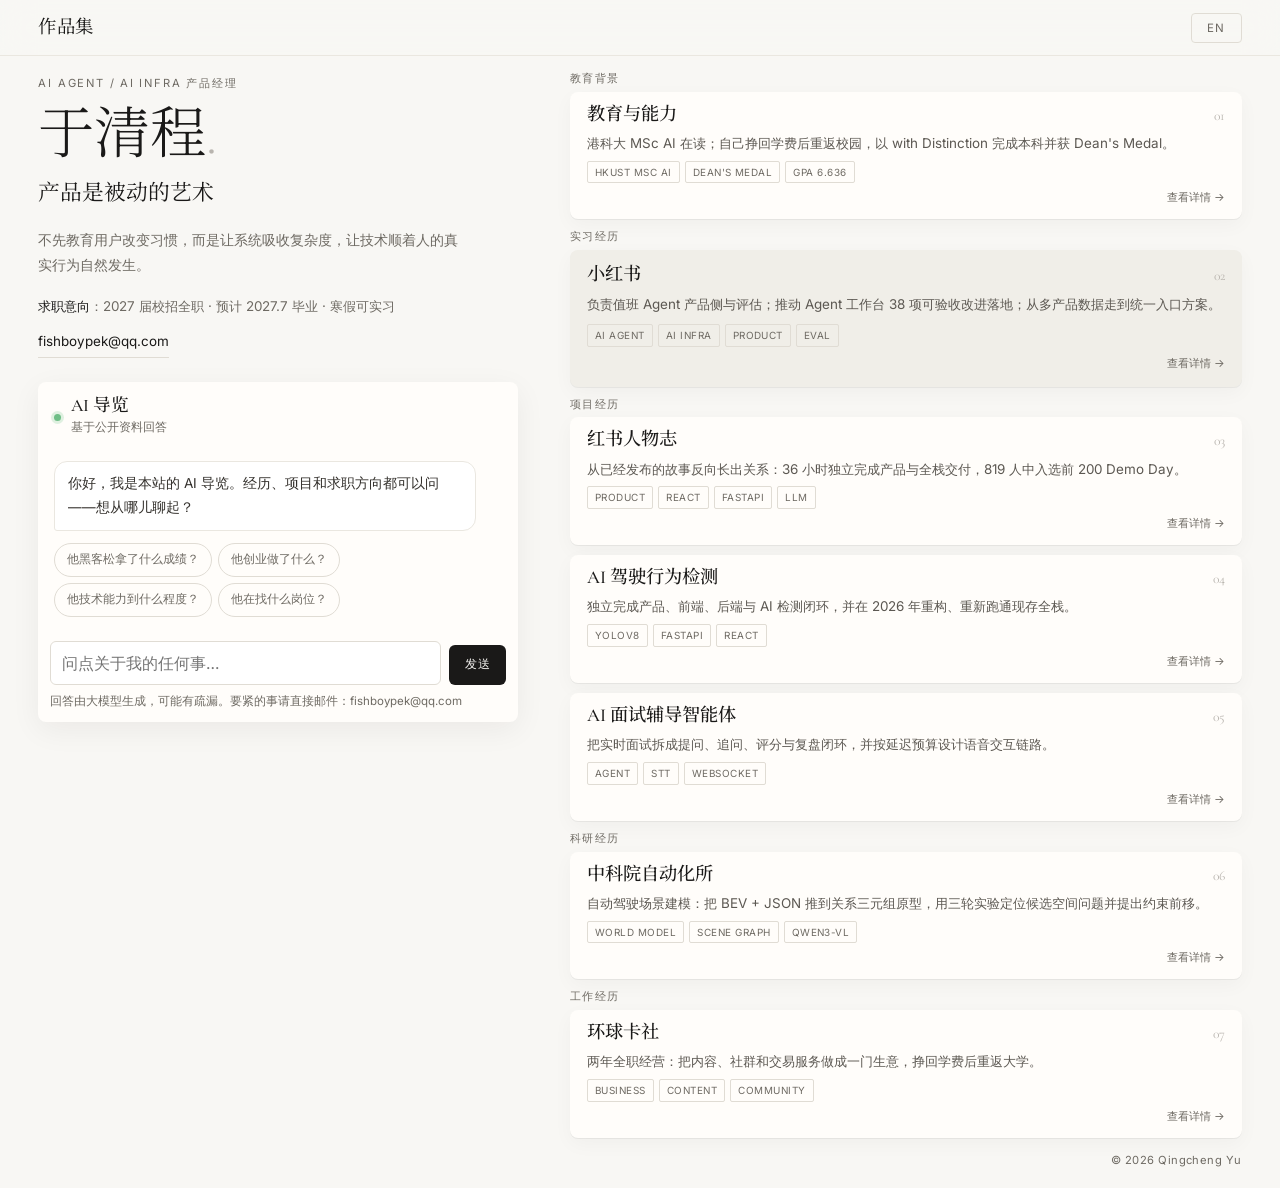
==== commit 2995ee7b: "Refine portfolio layout and public narratives" ====
--- a/index.html
+++ b/index.html
@@ -240,13 +240,14 @@
     html[lang="en"] .name { letter-spacing: -0.02em; }
     html[lang="en"] .tagline { font-style: italic; }
   </style>
+  <link rel="stylesheet" href="/assets/site.css" />
 </head>
-<body>
+<body class="home-page">
 
 <!-- ══════════ NAV ══════════ -->
 <nav>
   <div class="nav-inner">
-    <a href="/" class="nav-logo" data-i18n="nav_name">于清程</a>
+    <a href="/" class="nav-logo" data-i18n="nav_name">作品集</a>
     <button id="lang-btn" onclick="toggleLang()" aria-label="Switch language">EN</button>
   </div>
 </nav>
@@ -263,15 +264,14 @@
     <p class="meta-row" data-i18n="hero_avail"><strong>求职意向</strong>：2027 届校招全职 · 预计 2027.7 毕业 · 寒假可实习</p>
     <div class="contacts">
       <a href="mailto:fishboypek@qq.com">fishboypek@qq.com</a>
-      <a href="https://github.com/Qingthefish" target="_blank" rel="noopener">GitHub ↗</a>
     </div>
 
-    <!-- AI 分身 -->
-    <div class="ai-panel" role="region" aria-label="AI 分身问答">
+    <!-- AI 导览 -->
+    <div class="ai-panel" role="region" aria-label="AI 导览问答">
       <div class="ai-head">
         <span class="ai-dot" aria-hidden="true"></span>
         <div>
-          <h2 class="ai-head-title" data-i18n="ai_title">于清程的 AI 分身</h2>
+          <h2 class="ai-head-title" data-i18n="ai_title">AI 导览</h2>
           <p data-i18n="ai_sub">基于公开资料回答</p>
         </div>
       </div>
@@ -379,10 +379,10 @@
          'How technical is he really?', 'What role is he looking for?'],
   };
   const TXT = {
-    zh: { greet: '你好，我是于清程的 AI 分身。他的经历、项目、求职意向都可以问我 —— 想从哪儿聊起？',
+    zh: { greet: '你好，我是本站的 AI 导览。经历、项目和求职方向都可以问——想从哪儿聊起？',
           thinking: '思考中', neterr: '网络没连上，稍后再试，或直接邮件：fishboypek@qq.com',
           timeout: '响应有点慢，请稍后再试一次，或直接邮件：fishboypek@qq.com' },
-    en: { greet: "Hi, I'm Qingcheng's AI. Ask me about his background, projects, or what he's looking for — where shall we start?",
+    en: { greet: "Hi, I'm the portfolio's AI guide. Ask about the background, projects, or target roles — where shall we start?",
           thinking: 'Thinking', neterr: 'Network issue — please retry, or email fishboypek@qq.com',
           timeout: 'Taking too long — please retry, or email fishboypek@qq.com' },
   };
@@ -502,13 +502,13 @@
 <script>
 const T = {
   zh: {
-    nav_name:     '于清程',
+    nav_name:     '作品集',
     hero_eyebrow: 'AI Agent / AI Infra 产品经理',
     hero_name:    '于清程<em>.</em>',
     hero_tagline: '产品是被动的艺术',
     hero_bio:     '不先教育用户改变习惯，而是让系统吸收复杂度，让技术顺着人的真实行为自然发生。',
     hero_avail:   '<strong>求职意向</strong>：2027 届校招全职 · 预计 2027.7 毕业 · 寒假可实习',
-    ai_title:     '于清程的 AI 分身',
+    ai_title:     'AI 导览',
     ai_sub:       '基于公开资料回答',
     ai_ph:        '问点关于我的任何事…',
     ai_send:      '发送',
@@ -536,13 +536,13 @@
     t_more4:      '查看详情 →', t_more5: '查看详情 →', t_more6: '查看详情 →', t_more7: '查看详情 →',
   },
   en: {
-    nav_name:     'Qingcheng Yu',
+    nav_name:     'Portfolio',
     hero_eyebrow: 'AI Agent / Infrastructure Product Manager',
     hero_name:    'Qingcheng Yu<em>.</em>',
     hero_tagline: 'Product is the art of staying out of the way.',
     hero_bio:     'Do not make users adapt to technology. Let the system absorb complexity and fit the way people already behave.',
     hero_avail:   '<strong>Open to</strong>: 2027 new-grad full-time · expected graduation Jul 2027 · winter internship available',
-    ai_title:     "Qingcheng's AI",
+    ai_title:     'AI guide',
     ai_sub:       'Answers from public materials',
     ai_ph:        'Ask me anything about him…',
     ai_send:      'Send',
--- a/assets/site.css
+++ b/assets/site.css
@@ -0,0 +1,106 @@
+/* Shared editorial grid: wide exhibits, readable text, predictable reflow. */
+html {
+  font-size: clamp(16px, calc(13px + 0.22vw), 18px);
+}
+
+.home-page .nav-inner,
+.home-page .stage {
+  max-width: 1584px;
+  padding-left: clamp(24px, 3vw, 48px);
+  padding-right: clamp(24px, 3vw, 48px);
+}
+
+.home-page .stage {
+  grid-template-columns: minmax(400px, 5fr) minmax(0, 7fr);
+  gap: clamp(48px, 4vw, 80px);
+}
+
+.home-page .bio {
+  max-width: 48ch;
+}
+
+.home-page .tile-hook,
+.home-page .meta-row,
+.home-page .contacts {
+  font-size: 0.84rem;
+}
+
+.project-page .container {
+  max-width: 1440px;
+}
+
+.project-page .stats {
+  max-width: 1440px;
+  margin-left: auto;
+  margin-right: auto;
+  border-left: 1px solid var(--border-light);
+  border-right: 1px solid var(--border-light);
+}
+
+.project-page .two-col {
+  grid-template-columns: minmax(280px, 4fr) minmax(0, 8fr);
+  gap: clamp(48px, 6vw, 96px);
+}
+
+.project-page .col-body {
+  font-size: 1rem;
+}
+
+.project-page .col-body > p,
+.project-page .callout p,
+.project-page .step-desc,
+.project-page .round-did,
+.project-page .round-got {
+  max-width: 68ch;
+}
+
+.project-page .stat-label {
+  font-size: 0.82rem;
+}
+
+.project-page .hero-title {
+  text-wrap: balance;
+}
+
+.project-page img,
+.project-page svg {
+  max-width: 100%;
+}
+
+@media (max-width: 1120px) {
+  .home-page .stage {
+    grid-template-columns: 1fr;
+    gap: 32px;
+  }
+}
+
+@media (max-width: 960px) {
+  .project-page .two-col {
+    grid-template-columns: 1fr;
+    gap: 24px;
+  }
+}
+
+@media (max-width: 620px) {
+  .home-page .nav-inner,
+  .home-page .stage,
+  .project-page .container {
+    padding-left: 20px;
+    padding-right: 20px;
+  }
+
+  .project-page section {
+    padding-top: 56px;
+    padding-bottom: 56px;
+  }
+
+  .project-page .stats {
+    border-left: none;
+    border-right: none;
+  }
+
+  .project-page .stat {
+    padding-left: 20px;
+    padding-right: 20px;
+  }
+}
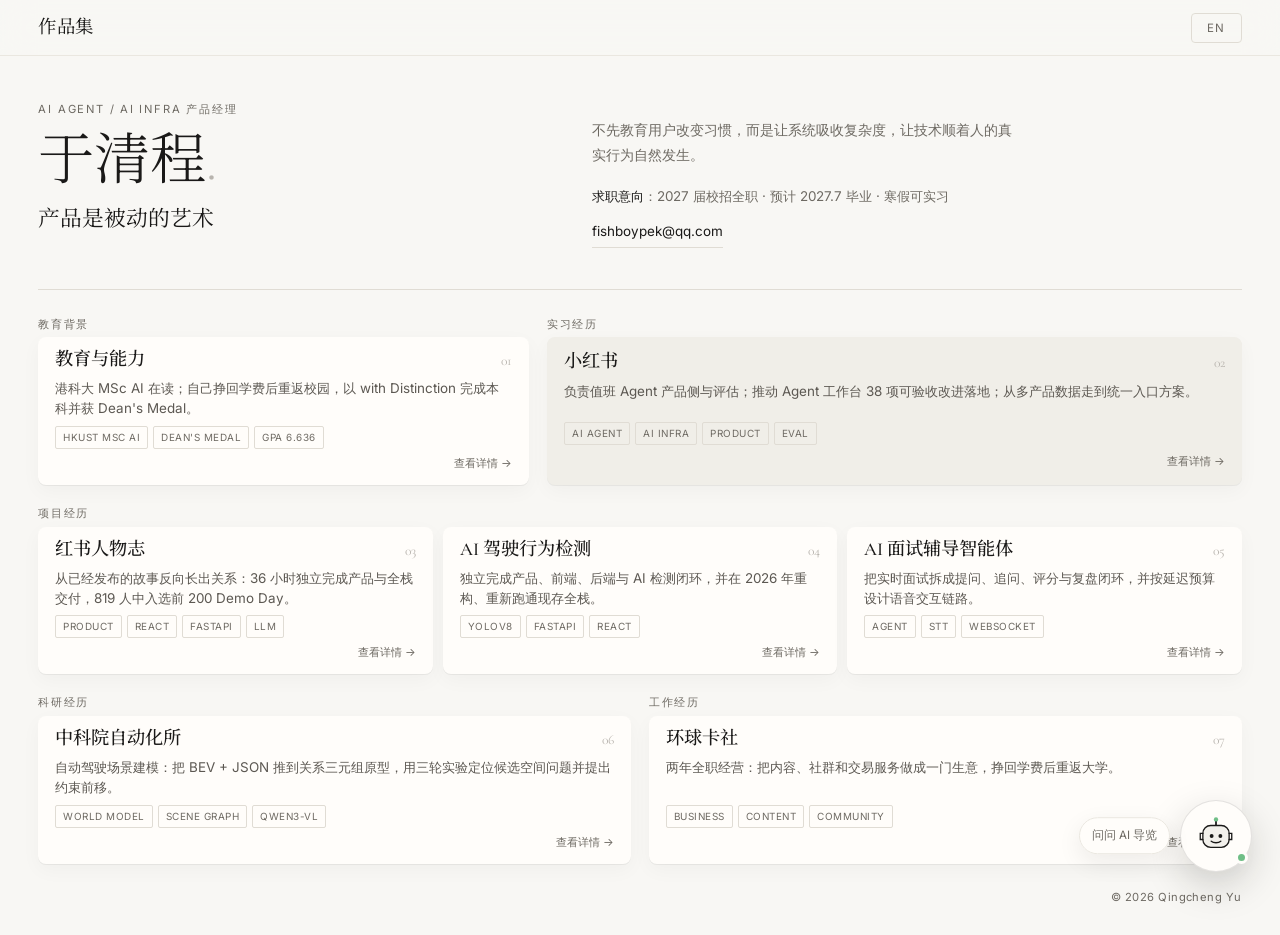
==== commit fa06ce12: "Turn AI guide into a floating chat widget" ====
--- a/index.html
+++ b/index.html
@@ -38,6 +38,7 @@
       -moz-osx-font-smoothing: grayscale;
       -webkit-tap-highlight-color: transparent;
     }
+    body.ai-chat-full { overflow: hidden; }
     a { color: inherit; text-decoration: none; }
     ::selection { background: var(--text); color: var(--bg); }
     :focus-visible { outline: 2px solid var(--text); outline-offset: 2px; border-radius: 2px; }
@@ -64,19 +65,21 @@
     }
     #lang-btn:hover { background: var(--text); color: var(--bg); border-color: var(--text); }
 
-    /* ─── STAGE (one screen) ─── */
+    /* ─── STAGE ─── */
     .stage {
       min-height: 100vh;
-      padding: calc(var(--nav-h) + 18px) 40px 18px;
+      padding: calc(var(--nav-h) + 24px) 40px 28px;
       max-width: 1240px; margin: 0 auto;
-      display: grid;
-      grid-template-columns: minmax(320px, 0.82fr) 1.18fr;
-      gap: 38px;
-      align-items: start;
-    }
-
-    /* ─── IDENTITY (left) ─── */
-    .identity { display: flex; flex-direction: column; }
+    }
+
+    /* ─── IDENTITY (full-width opening) ─── */
+    .identity {
+      display: grid; grid-template-columns: minmax(280px, 5fr) minmax(0, 7fr);
+      gap: clamp(44px, 7vw, 112px); align-items: end;
+      padding: 20px 0 36px; border-bottom: 1px solid var(--border);
+    }
+    .identity-primary, .identity-details { min-width: 0; }
+    .identity-details { padding-bottom: 5px; }
     .eyebrow {
       font-size: 0.7rem; letter-spacing: 0.16em; text-transform: uppercase;
       color: var(--muted); margin-bottom: 14px;
@@ -99,37 +102,118 @@
     .contacts a { color: var(--text); border-bottom: 1px solid var(--border); padding: 4px 0; transition: border-color .2s; }
     .contacts a:hover { border-color: var(--text); }
 
-    /* ─── AI PANEL (left, prominent) ─── */
+    /* ─── FLOATING AI GUIDE ─── */
+    .ai-float {
+      position: fixed; right: clamp(16px, 2.2vw, 34px); bottom: clamp(16px, 2.2vw, 30px);
+      z-index: 400;
+    }
+    .ai-launcher {
+      width: 72px; height: 72px; border: 1px solid rgba(26,25,24,.12); border-radius: 50%;
+      display: grid; place-items: center; cursor: pointer; color: var(--text);
+      background: var(--panel); box-shadow: 0 14px 38px rgba(26,25,24,.18);
+      position: relative; transition: transform .24s var(--ease), box-shadow .24s var(--ease), opacity .18s;
+      animation: ai-hop 6s var(--ease) infinite;
+    }
+    .ai-launcher:hover { animation: none; transform: translateY(-4px) scale(1.03); box-shadow: 0 18px 46px rgba(26,25,24,.22); }
+    .ai-launcher:active { transform: translateY(-1px) scale(.98); }
+    .ai-launcher svg { width: 42px; height: 42px; overflow: visible; }
+    .ai-launcher .bot-eye { transform-origin: center; animation: ai-blink 4.8s infinite; }
+    .ai-launcher-status {
+      position: absolute; right: 3px; bottom: 7px; width: 13px; height: 13px;
+      border-radius: 50%; background: #6FBE86; border: 3px solid var(--panel);
+    }
+    .ai-launcher-label {
+      position: absolute; right: 82px; top: 50%; transform: translateY(-50%);
+      white-space: nowrap; padding: 8px 12px; border: 1px solid var(--border-light);
+      border-radius: 999px; background: rgba(255,253,250,.96); color: var(--muted);
+      box-shadow: 0 8px 24px rgba(26,25,24,.08); font-size: .72rem;
+      transition: color .18s, border-color .18s;
+    }
+    .ai-launcher:hover + .ai-launcher-label { color: var(--text); border-color: var(--border); }
+    .ai-float.is-open .ai-launcher,
+    .ai-float.is-open .ai-launcher-label { opacity: 0; pointer-events: none; }
     .ai-panel {
-      margin-top: 24px;
-      background: var(--panel);
-      border-radius: 8px;
-      box-shadow: 0 8px 30px rgba(26,25,24,0.06);
-      display: flex; flex-direction: column;
-      overflow: hidden;
+      position: absolute; right: 0; bottom: 88px;
+      width: min(460px, calc(100vw - 32px));
+      height: min(640px, calc(100dvh - 118px)); min-height: 430px;
+      background: var(--panel); border: 1px solid rgba(26,25,24,.1); border-radius: 16px;
+      box-shadow: 0 22px 70px rgba(26,25,24,.22);
+      display: flex; flex-direction: column; overflow: hidden;
+      visibility: hidden; opacity: 0; pointer-events: none;
+      transform: translateY(16px) scale(.97); transform-origin: right bottom;
+      transition: opacity .2s var(--ease), transform .24s var(--ease), visibility .2s;
+    }
+    .ai-float.is-open .ai-panel {
+      visibility: visible; opacity: 1; pointer-events: auto; transform: translateY(0) scale(1);
+    }
+    .ai-panel.is-fullscreen {
+      position: fixed; inset: 0; width: 100vw; height: 100dvh; min-height: 0;
+      border: 0; border-radius: 0; transform: none;
+    }
+    .ai-panel.is-fullscreen .ai-head,
+    .ai-panel.is-fullscreen .ai-foot {
+      padding-left: max(18px, calc((100vw - 820px) / 2));
+      padding-right: max(18px, calc((100vw - 820px) / 2));
+    }
+    .ai-panel.is-fullscreen .ai-body {
+      padding-left: max(18px, calc((100vw - 820px) / 2));
+      padding-right: max(18px, calc((100vw - 820px) / 2));
     }
     .ai-head {
       display: flex; align-items: center; gap: 10px;
-      padding: 15px 16px 9px;
+      min-height: 68px; padding: 14px 16px 12px 18px;
+      border-bottom: 1px solid var(--border-light);
     }
     .ai-dot { width: 7px; height: 7px; border-radius: 50%; background: #6FBE86; flex: none; box-shadow: 0 0 0 3px rgba(111,190,134,0.22); }
     .ai-head h2 { font-family: var(--serif); font-size: 1.1rem; font-weight: 500; line-height: 1; }
     .ai-head p { font-size: 0.72rem; color: var(--muted); margin-top: 4px; }
-    .ai-body { flex: 1; overflow-y: auto; overscroll-behavior: contain; padding: 14px 16px; max-height: 190px; }
+    .ai-head-copy { min-width: 0; }
+    .ai-head-actions { display: flex; align-items: center; gap: 6px; margin-left: auto; }
+    .ai-icon-btn {
+      width: 38px; height: 38px; display: grid; place-items: center; flex: none;
+      border: 1px solid transparent; border-radius: 8px; background: transparent;
+      color: var(--muted); cursor: pointer; transition: background .18s, color .18s, border-color .18s;
+    }
+    .ai-icon-btn:hover { background: #F3F1EC; color: var(--text); border-color: var(--border-light); }
+    .ai-icon-btn svg { width: 18px; height: 18px; }
+    .ai-body-wrap { position: relative; flex: 1; min-height: 0; background: #FBFAF7; }
+    .ai-body {
+      height: 100%; overflow-y: auto; overscroll-behavior: contain;
+      padding: 20px 18px 56px; scroll-behavior: smooth;
+      scrollbar-width: thin; scrollbar-color: var(--border) transparent;
+    }
     .ai-msg { margin-bottom: 12px; font-size: 0.85rem; line-height: 1.75; }
     .ai-msg:last-child { margin-bottom: 0; }
     .ai-msg.me { text-align: right; }
-    .ai-msg.me span {
+    .ai-msg .ai-bubble { white-space: pre-wrap; overflow-wrap: anywhere; }
+    .ai-msg.me .ai-bubble {
       display: inline-block; max-width: 85%; text-align: left;
       background: var(--text); color: var(--bg);
       padding: 8px 13px; border-radius: 13px 13px 3px 13px;
     }
-    .ai-msg.bot span {
+    .ai-msg.bot .ai-bubble {
       display: inline-block; max-width: 94%;
       background: #fff; border: 1px solid var(--border-light); color: #33302C;
-      padding: 10px 13px; border-radius: 13px 13px 13px 3px; white-space: pre-wrap;
-    }
-    .ai-msg.err span { background: #FFF6F5; border-color: #F0D5D2; color: #8F443B; }
+      padding: 10px 13px; border-radius: 13px 13px 13px 3px;
+    }
+    .ai-msg.err .ai-bubble { background: #FFF6F5; border-color: #F0D5D2; color: #8F443B; }
+    .ai-msg-actions { display: flex; align-items: center; margin-top: 5px; }
+    .ai-copy {
+      display: inline-flex; align-items: center; gap: 5px; padding: 3px 7px;
+      border: 0; border-radius: 6px; background: transparent; color: var(--light);
+      font: 500 .65rem/1 var(--sans); cursor: pointer; transition: color .18s, background .18s;
+    }
+    .ai-copy:hover { color: var(--text); background: #F0EEE8; }
+    .ai-copy svg { width: 13px; height: 13px; }
+    .ai-to-bottom {
+      position: absolute; right: 17px; bottom: 14px; width: 38px; height: 38px;
+      display: grid; place-items: center; border: 1px solid var(--border); border-radius: 50%;
+      background: rgba(255,253,250,.96); color: var(--text); cursor: pointer;
+      box-shadow: 0 6px 20px rgba(26,25,24,.13); opacity: 0; transform: translateY(8px);
+      pointer-events: none; transition: opacity .18s, transform .18s;
+    }
+    .ai-to-bottom.is-visible { opacity: 1; transform: translateY(0); pointer-events: auto; }
+    .ai-to-bottom svg { width: 18px; height: 18px; }
     .ai-chips { display: flex; flex-wrap: wrap; gap: 6px; margin-top: 10px; }
     .ai-chip {
       font-size: 0.74rem; padding: 8px 12px; cursor: pointer;
@@ -137,7 +221,7 @@
       color: var(--muted); font-family: var(--sans); transition: all .18s var(--ease);
     }
     .ai-chip:hover { background: var(--text); color: var(--bg); border-color: var(--text); }
-    .ai-foot { padding: 10px 12px 12px; }
+    .ai-foot { padding: 12px 14px 14px; border-top: 1px solid var(--border-light); background: var(--panel); }
     .ai-input-row { display: flex; gap: 8px; align-items: flex-end; }
     #ai-input {
       flex: 1; resize: none; max-height: 80px;
@@ -152,19 +236,33 @@
       font-family: var(--sans); font-size: 0.74rem; letter-spacing: 0.06em; transition: opacity .2s;
     }
     #ai-send:disabled { opacity: 0.4; cursor: not-allowed; }
+    #ai-paste { min-height: 40px; width: 40px; }
     .ai-note { font-size: 0.72rem; color: var(--muted); margin-top: 8px; line-height: 1.55; }
     .ai-note a { color: var(--text); border-bottom: 1px solid var(--border); }
     .ai-typing span { display: inline-block; animation: aiblink 1.3s infinite; }
     .ai-typing span:nth-child(2) { animation-delay: .18s; }
     .ai-typing span:nth-child(3) { animation-delay: .36s; }
     @keyframes aiblink { 0%,60%,100% { opacity: .25 } 30% { opacity: 1 } }
+    @keyframes ai-hop {
+      0%, 86%, 100% { transform: translateY(0) rotate(0); }
+      89% { transform: translateY(-8px) rotate(-3deg); }
+      92% { transform: translateY(0) rotate(2deg); }
+      95% { transform: translateY(-3px) rotate(0); }
+    }
+    @keyframes ai-blink { 0%, 44%, 48%, 100% { transform: scaleY(1); } 46% { transform: scaleY(.1); } }
 
     /* ─── EXPERIENCE INDEX (right) ─── */
     .tiles {
-      display: flex; flex-direction: column; gap: 13px;
-      align-self: start;
+      display: grid; grid-template-columns: repeat(12, minmax(0, 1fr));
+      gap: 24px 18px; padding-top: 30px;
     }
     .tile-group { display: flex; flex-direction: column; gap: 7px; }
+    .tile-group > .tile-grid { flex: 1; }
+    .tile-group > .tile-grid > .tile { height: 100%; }
+    .tile-group:nth-child(1) { grid-column: span 5; }
+    .tile-group:nth-child(2) { grid-column: span 7; }
+    .tile-group:nth-child(3) { grid-column: 1 / -1; }
+    .tile-group:nth-child(4), .tile-group:nth-child(5) { grid-column: span 6; }
     .group-label {
       font-size: 0.66rem; line-height: 1;
       letter-spacing: 0.15em; text-transform: uppercase;
@@ -175,7 +273,7 @@
       gap: 10px;
     }
     .tile-grid.single { grid-template-columns: 1fr; }
-    .tile-grid.project-list { grid-template-columns: 1fr; }
+    .tile-grid.project-list { grid-template-columns: repeat(3, minmax(0, 1fr)); }
     .tile.featured { background: #F0EEE8; }
     .tile.compact { min-height: 0; padding-top: 12px; padding-bottom: 12px; }
     .tile.compact .tile-tags { margin-top: 7px; }
@@ -205,15 +303,24 @@
     .tile:hover .tile-arrow { color: var(--text); transform: translateX(3px); }
     /* ─── FOOTER strip ─── */
     .footstrip {
+      grid-column: 1 / -1;
       display: flex; align-items: center; justify-content: flex-end;
       font-size: 0.7rem; color: var(--muted); letter-spacing: 0.04em;
     }
 
     /* ─── RESPONSIVE ─── */
     @media (max-width: 1120px) {
-      .stage { grid-template-columns: 1fr; gap: 28px; min-height: auto; }
-      .ai-panel { margin-top: 8px; }
-      .ai-body { max-height: 200px; }
+      .stage { min-height: auto; }
+      .identity { gap: 42px; }
+      .tile-group:nth-child(1), .tile-group:nth-child(2),
+      .tile-group:nth-child(4), .tile-group:nth-child(5) { grid-column: span 6; }
+    }
+    @media (max-width: 860px) {
+      .identity { grid-template-columns: 1fr; gap: 16px; align-items: start; }
+      .identity-details { max-width: 62ch; padding-bottom: 0; }
+      .tile-group:nth-child(1), .tile-group:nth-child(2),
+      .tile-group:nth-child(4), .tile-group:nth-child(5) { grid-column: 1 / -1; }
+      .tile-grid.project-list { grid-template-columns: 1fr; }
     }
     @media (max-width: 620px) {
       .nav-inner { padding: 0 20px; }
@@ -224,9 +331,19 @@
       /* iOS 聚焦不放大：输入框 ≥16px；触控目标 ≥44px */
       #ai-input { font-size: 16px; min-height: 44px; }
       #ai-send { min-height: 44px; padding: 11px 18px; }
+      #ai-paste { min-height: 44px; width: 44px; }
       .ai-chip { padding: 10px 14px; }
       #lang-btn { padding: 10px 16px; }
-      .ai-body { max-height: 150px; }
+      .ai-float { right: 14px; bottom: 14px; }
+      .ai-launcher { width: 64px; height: 64px; }
+      .ai-launcher svg { width: 38px; height: 38px; }
+      .ai-launcher-label { display: none; }
+      .ai-panel {
+        position: fixed; left: 10px; right: 10px; bottom: 88px;
+        width: auto; height: min(680px, calc(100dvh - 104px)); min-height: 0;
+      }
+      .ai-panel.is-fullscreen { inset: 0; width: 100vw; height: 100dvh; }
+      .ai-note { display: none; }
       .tile-arrow { color: var(--muted); }
     }
 
@@ -234,6 +351,7 @@
     @media (prefers-reduced-motion: reduce) {
       *, *::before, *::after { animation-duration: .001ms !important; animation-iteration-count: 1 !important; transition-duration: .001ms !important; }
       .tile:hover { transform: none; }
+      .ai-body { scroll-behavior: auto; }
     }
 
     /* ─── 英文语境的排印微调（负字距/斜体只给拉丁）─── */
@@ -255,33 +373,18 @@
 <!-- ══════════ STAGE ══════════ -->
 <main class="stage">
 
-  <!-- LEFT · identity + AI -->
+  <!-- OPENING · identity -->
   <section class="identity" aria-label="简介">
-    <p class="eyebrow" data-i18n="hero_eyebrow">AI Agent / AI Infra 产品经理</p>
-    <h1 class="name" data-i18n="hero_name">于清程<em>.</em></h1>
-    <p class="tagline" data-i18n="hero_tagline">产品是被动的艺术</p>
-    <p class="bio" data-i18n="hero_bio">不先教育用户改变习惯，而是让系统吸收复杂度，让技术顺着人的真实行为自然发生。</p>
-    <p class="meta-row" data-i18n="hero_avail"><strong>求职意向</strong>：2027 届校招全职 · 预计 2027.7 毕业 · 寒假可实习</p>
-    <div class="contacts">
-      <a href="mailto:fishboypek@qq.com">fishboypek@qq.com</a>
+    <div class="identity-primary">
+      <p class="eyebrow" data-i18n="hero_eyebrow">AI Agent / AI Infra 产品经理</p>
+      <h1 class="name" data-i18n="hero_name">于清程<em>.</em></h1>
+      <p class="tagline" data-i18n="hero_tagline">产品是被动的艺术</p>
     </div>
-
-    <!-- AI 导览 -->
-    <div class="ai-panel" role="region" aria-label="AI 导览问答">
-      <div class="ai-head">
-        <span class="ai-dot" aria-hidden="true"></span>
-        <div>
-          <h2 class="ai-head-title" data-i18n="ai_title">AI 导览</h2>
-          <p data-i18n="ai_sub">基于公开资料回答</p>
-        </div>
-      </div>
-      <div class="ai-body" id="ai-body" aria-live="polite" aria-atomic="false"></div>
-      <div class="ai-foot">
-        <div class="ai-input-row">
-          <textarea id="ai-input" rows="1" data-i18n-ph="ai_ph" placeholder="问点关于我的任何事…" aria-label="提问输入框"></textarea>
-          <button id="ai-send" onclick="aiSend()" data-i18n="ai_send">发送</button>
-        </div>
-        <p class="ai-note" data-i18n="ai_note">回答由大模型生成，可能有疏漏。要紧的事请直接邮件：fishboypek@qq.com</p>
+    <div class="identity-details">
+      <p class="bio" data-i18n="hero_bio">不先教育用户改变习惯，而是让系统吸收复杂度，让技术顺着人的真实行为自然发生。</p>
+      <p class="meta-row" data-i18n="hero_avail"><strong>求职意向</strong>：2027 届校招全职 · 预计 2027.7 毕业 · 寒假可实习</p>
+      <div class="contacts">
+        <a href="mailto:fishboypek@qq.com">fishboypek@qq.com</a>
       </div>
     </div>
   </section>
@@ -369,134 +472,59 @@
 
 </main>
 
+<!-- ══════════ FLOATING AI GUIDE ══════════ -->
+<div class="ai-float" id="ai-float">
+  <section class="ai-panel" id="ai-panel" role="dialog" aria-labelledby="ai-title" aria-hidden="true">
+    <header class="ai-head">
+      <span class="ai-dot" aria-hidden="true"></span>
+      <div class="ai-head-copy">
+        <h2 class="ai-head-title" id="ai-title" data-i18n="ai_title">AI 导览</h2>
+        <p data-i18n="ai_sub">基于公开资料回答</p>
+      </div>
+      <div class="ai-head-actions">
+        <button class="ai-icon-btn" id="ai-expand" type="button" onclick="aiToggleFullscreen()" aria-label="全屏" title="全屏">
+          <svg viewBox="0 0 24 24" fill="none" stroke="currentColor" stroke-width="1.7" aria-hidden="true"><path d="M8 3H3v5M16 3h5v5M8 21H3v-5M16 21h5v-5"/></svg>
+        </button>
+        <button class="ai-icon-btn" id="ai-close" type="button" onclick="aiToggle(false)" aria-label="缩小" title="缩小">
+          <svg viewBox="0 0 24 24" fill="none" stroke="currentColor" stroke-width="1.7" aria-hidden="true"><path d="M5 12h14"/></svg>
+        </button>
+      </div>
+    </header>
+    <div class="ai-body-wrap">
+      <div class="ai-body" id="ai-body" aria-live="polite" aria-atomic="false"></div>
+      <button class="ai-to-bottom" id="ai-to-bottom" type="button" onclick="aiScrollLatest()" aria-label="回到最新消息" title="回到最新消息">
+        <svg viewBox="0 0 24 24" fill="none" stroke="currentColor" stroke-width="1.7" aria-hidden="true"><path d="m6 9 6 6 6-6"/></svg>
+      </button>
+    </div>
+    <footer class="ai-foot">
+      <div class="ai-input-row">
+        <button class="ai-icon-btn" id="ai-paste" type="button" onclick="aiPaste()" aria-label="粘贴" title="粘贴">
+          <svg viewBox="0 0 24 24" fill="none" stroke="currentColor" stroke-width="1.7" aria-hidden="true"><path d="M9 5h6M9 3h6v4H9z"/><path d="M7 5H5v16h14V5h-2"/></svg>
+        </button>
+        <textarea id="ai-input" rows="1" data-i18n-ph="ai_ph" placeholder="问点关于我的任何事…" aria-label="提问输入框"></textarea>
+        <button id="ai-send" onclick="aiSend()" data-i18n="ai_send">发送</button>
+      </div>
+      <p class="ai-note" data-i18n="ai_note">回答由大模型生成，可能有疏漏。要紧的事请直接邮件：fishboypek@qq.com</p>
+    </footer>
+  </section>
+
+  <button class="ai-launcher" id="ai-launcher" type="button" onclick="aiToggle(true)" aria-label="打开 AI 导览" aria-expanded="false" aria-controls="ai-panel">
+    <svg viewBox="0 0 48 48" fill="none" aria-hidden="true">
+      <path d="M24 7v5" stroke="currentColor" stroke-width="2" stroke-linecap="round"/>
+      <circle cx="24" cy="5" r="2.5" fill="#6FBE86"/>
+      <rect x="9" y="12" width="30" height="25" rx="9" fill="#F2F0EB" stroke="currentColor" stroke-width="1.5"/>
+      <circle class="bot-eye" cx="19" cy="24" r="2.2" fill="currentColor"/>
+      <circle class="bot-eye" cx="29" cy="24" r="2.2" fill="currentColor"/>
+      <path d="M18.5 30c2.8 2.3 8.2 2.3 11 0" stroke="currentColor" stroke-width="1.5" stroke-linecap="round"/>
+      <path d="M9 21H6v7h3M39 21h3v7h-3" stroke="currentColor" stroke-width="1.5" stroke-linecap="round"/>
+    </svg>
+    <span class="ai-launcher-status" aria-hidden="true"></span>
+  </button>
+  <span class="ai-launcher-label" data-i18n="ai_launcher">问问 AI 导览</span>
+</div>
+
 <!-- ══════════ CHAT LOGIC ══════════ -->
-<script>
-(function () {
-  const AI_ENDPOINT = 'https://qingcheng-api.pages.dev/api/chat';
-  const CHIPS = {
-    zh: ['他黑客松拿了什么成绩？', '他创业做了什么？', '他技术能力到什么程度？', '他在找什么岗位？'],
-    en: ['What did he achieve at the hackathon?', 'Tell me about his startup.',
-         'How technical is he really?', 'What role is he looking for?'],
-  };
-  const TXT = {
-    zh: { greet: '你好，我是本站的 AI 导览。经历、项目和求职方向都可以问——想从哪儿聊起？',
-          thinking: '思考中', neterr: '网络没连上，稍后再试，或直接邮件：fishboypek@qq.com',
-          timeout: '响应有点慢，请稍后再试一次，或直接邮件：fishboypek@qq.com' },
-    en: { greet: "Hi, I'm the portfolio's AI guide. Ask about the background, projects, or target roles — where shall we start?",
-          thinking: 'Thinking', neterr: 'Network issue — please retry, or email fishboypek@qq.com',
-          timeout: 'Taking too long — please retry, or email fishboypek@qq.com' },
-  };
-
-  let busy = false;
-  window.aiHasHistory = false;   // 用户一旦交互，就不再被切语言重置
-  const $ = (id) => document.getElementById(id);
-  const cur = () => (document.documentElement.lang === 'en' ? 'en' : 'zh');
-  const nearBottom = (el) => el.scrollHeight - el.scrollTop - el.clientHeight < 48;
-
-  function add(who, text) {
-    const el = $('ai-body');
-    const stick = nearBottom(el);
-    const d = document.createElement('div');
-    d.className = 'ai-msg ' + who;
-    const s = document.createElement('span');
-    s.textContent = text;
-    d.appendChild(s);
-    el.appendChild(d);
-    if (stick) el.scrollTop = el.scrollHeight;
-    return d;
-  }
-  function chips() {
-    const wrap = document.createElement('div');
-    wrap.className = 'ai-chips';
-    CHIPS[cur()].forEach((q) => {
-      const b = document.createElement('button');
-      b.className = 'ai-chip';
-      b.textContent = q;
-      b.onclick = () => { if (busy) return; $('ai-input').value = q; window.aiSend(); };
-      wrap.appendChild(b);
-    });
-    $('ai-body').appendChild(wrap);
-  }
-  // 只在"对话还没开始"时才重播问候（切语言不清空已有对话）
-  window.aiSeed = function () {
-    if (window.aiHasHistory || busy) return;
-    $('ai-body').innerHTML = '';
-    add('bot', TXT[cur()].greet);
-    chips();
-  };
-
-  window.aiSend = async function () {
-    if (busy) return;
-    const box = $('ai-input');
-    const q = box.value.trim();
-    if (!q) return;
-    document.querySelector('.ai-chips')?.remove();   // 无论哪条路径，发送即清掉建议气泡
-    box.value = ''; box.style.height = 'auto';
-    window.aiHasHistory = true;
-    add('me', q);
-    busy = true; $('ai-send').disabled = true;
-    const t = add('bot', '');
-    t.querySelector('span').innerHTML =
-      TXT[cur()].thinking + ' <span class="ai-typing"><span>·</span><span>·</span><span>·</span></span>';
-
-    const ctrl = new AbortController();
-    const timer = setTimeout(() => ctrl.abort('timeout'), 28000);
-    try {
-      const r = await fetch(AI_ENDPOINT, {
-        method: 'POST',
-        headers: { 'Content-Type': 'application/json' },
-        body: JSON.stringify({ question: q }),
-        signal: ctrl.signal,
-      });
-      const ctype = r.headers.get('Content-Type') || '';
-      if (!r.ok || ctype.includes('application/json')) {
-        const data = await r.json().catch(() => ({}));
-        t.className = 'ai-msg err';
-        t.querySelector('span').textContent = data.error || TXT[cur()].neterr;
-      } else {
-        const reader = r.body.getReader();
-        const decoder = new TextDecoder();
-        let acc = '';
-        const el = $('ai-body');
-        while (true) {
-          const { done, value } = await reader.read();
-          if (done) break;
-          acc += decoder.decode(value, { stream: true });
-          const stick = nearBottom(el);
-          t.querySelector('span').textContent = acc;
-          if (stick) el.scrollTop = el.scrollHeight;
-        }
-        if (!acc.trim()) {
-          t.className = 'ai-msg err';
-          t.querySelector('span').textContent = TXT[cur()].neterr;
-        }
-      }
-    } catch (e) {
-      t.className = 'ai-msg err';
-      t.querySelector('span').textContent =
-        (e && (e === 'timeout' || e.name === 'AbortError')) ? TXT[cur()].timeout : TXT[cur()].neterr;
-    } finally {
-      clearTimeout(timer);
-      busy = false; $('ai-send').disabled = false;
-    }
-  };
-
-  document.addEventListener('DOMContentLoaded', function () {
-    const box = $('ai-input');
-    if (box) {
-      box.addEventListener('input', function () {
-        this.style.height = 'auto';
-        this.style.height = Math.min(this.scrollHeight, 80) + 'px';
-      });
-      box.addEventListener('keydown', function (e) {
-        if (e.isComposing || e.keyCode === 229) return;   // 让中文输入法回车"选字/上屏"不误发
-        if (e.key === 'Enter' && !e.shiftKey) { e.preventDefault(); window.aiSend(); }
-      });
-    }
-    window.aiSeed();
-  });
-})();
-</script>
+<script src="/assets/chat-widget.js"></script>
 
 <!-- ══════════ I18N ══════════ -->
 <script>
@@ -510,6 +538,7 @@
     hero_avail:   '<strong>求职意向</strong>：2027 届校招全职 · 预计 2027.7 毕业 · 寒假可实习',
     ai_title:     'AI 导览',
     ai_sub:       '基于公开资料回答',
+    ai_launcher:  '问问 AI 导览',
     ai_ph:        '问点关于我的任何事…',
     ai_send:      '发送',
     ai_note:      '回答由大模型生成，可能有疏漏。要紧的事请直接邮件：fishboypek@qq.com',
@@ -544,6 +573,7 @@
     hero_avail:   '<strong>Open to</strong>: 2027 new-grad full-time · expected graduation Jul 2027 · winter internship available',
     ai_title:     'AI guide',
     ai_sub:       'Answers from public materials',
+    ai_launcher:  'Ask the AI guide',
     ai_ph:        'Ask me anything about him…',
     ai_send:      'Send',
     ai_note:      'Generated by an LLM and may be imperfect. For anything important, email fishboypek@qq.com',
@@ -584,6 +614,7 @@
   document.documentElement.lang = l === 'zh' ? 'zh-CN' : 'en';
   try { localStorage.setItem('site_lang', l); } catch (e) {}
   if (window.aiSeed) window.aiSeed();   // aiSeed 内部有守卫：有对话/流式中则不重置
+  if (window.aiSetLanguage) window.aiSetLanguage();
 }
 let lang = 'zh';
 try { const saved = localStorage.getItem('site_lang'); if (saved === 'en' || saved === 'zh') lang = saved; } catch (e) {}
--- a/assets/site.css
+++ b/assets/site.css
@@ -11,8 +11,7 @@
 }
 
 .home-page .stage {
-  grid-template-columns: minmax(400px, 5fr) minmax(0, 7fr);
-  gap: clamp(48px, 4vw, 80px);
+  display: block;
 }
 
 .home-page .bio {
@@ -69,8 +68,7 @@
 
 @media (max-width: 1120px) {
   .home-page .stage {
-    grid-template-columns: 1fr;
-    gap: 32px;
+    display: block;
   }
 }
 
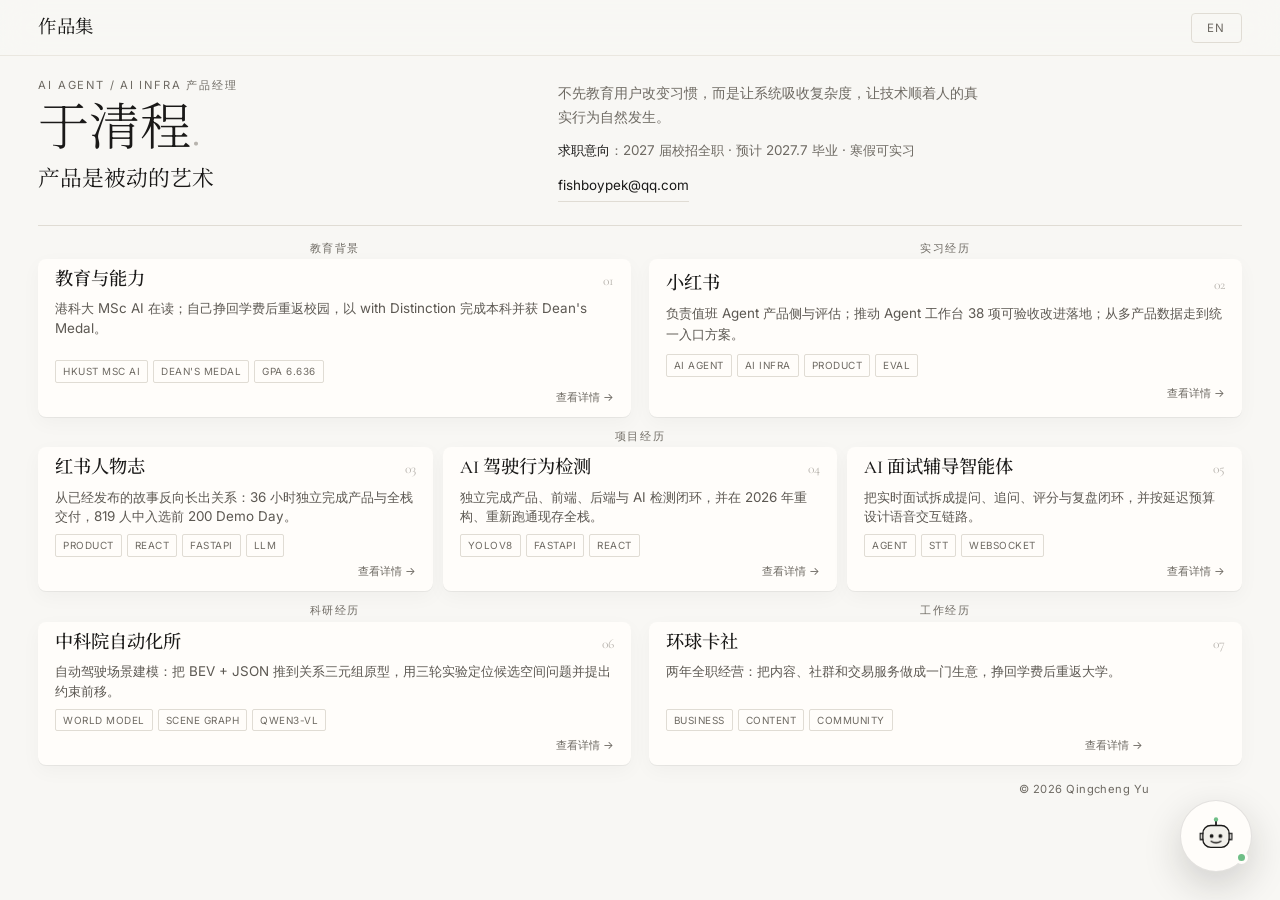
==== commit 4ea4955a: "Make AI guide contextual across portfolio" ====
--- a/index.html
+++ b/index.html
@@ -3,6 +3,7 @@
 <head>
   <meta charset="UTF-8" />
   <meta name="viewport" content="width=device-width, initial-scale=1.0" />
+  <link rel="icon" href="/assets/favicon.svg" type="image/svg+xml" />
   <title>于清程 · Qingcheng Yu</title>
   <link rel="preconnect" href="https://fonts.googleapis.com" />
   <link rel="preconnect" href="https://fonts.gstatic.com" crossorigin />
@@ -38,7 +39,6 @@
       -moz-osx-font-smoothing: grayscale;
       -webkit-tap-highlight-color: transparent;
     }
-    body.ai-chat-full { overflow: hidden; }
     a { color: inherit; text-decoration: none; }
     ::selection { background: var(--text); color: var(--bg); }
     :focus-visible { outline: 2px solid var(--text); outline-offset: 2px; border-radius: 2px; }
@@ -102,155 +102,6 @@
     .contacts a { color: var(--text); border-bottom: 1px solid var(--border); padding: 4px 0; transition: border-color .2s; }
     .contacts a:hover { border-color: var(--text); }
 
-    /* ─── FLOATING AI GUIDE ─── */
-    .ai-float {
-      position: fixed; right: clamp(16px, 2.2vw, 34px); bottom: clamp(16px, 2.2vw, 30px);
-      z-index: 400;
-    }
-    .ai-launcher {
-      width: 72px; height: 72px; border: 1px solid rgba(26,25,24,.12); border-radius: 50%;
-      display: grid; place-items: center; cursor: pointer; color: var(--text);
-      background: var(--panel); box-shadow: 0 14px 38px rgba(26,25,24,.18);
-      position: relative; transition: transform .24s var(--ease), box-shadow .24s var(--ease), opacity .18s;
-      animation: ai-hop 6s var(--ease) infinite;
-    }
-    .ai-launcher:hover { animation: none; transform: translateY(-4px) scale(1.03); box-shadow: 0 18px 46px rgba(26,25,24,.22); }
-    .ai-launcher:active { transform: translateY(-1px) scale(.98); }
-    .ai-launcher svg { width: 42px; height: 42px; overflow: visible; }
-    .ai-launcher .bot-eye { transform-origin: center; animation: ai-blink 4.8s infinite; }
-    .ai-launcher-status {
-      position: absolute; right: 3px; bottom: 7px; width: 13px; height: 13px;
-      border-radius: 50%; background: #6FBE86; border: 3px solid var(--panel);
-    }
-    .ai-launcher-label {
-      position: absolute; right: 82px; top: 50%; transform: translateY(-50%);
-      white-space: nowrap; padding: 8px 12px; border: 1px solid var(--border-light);
-      border-radius: 999px; background: rgba(255,253,250,.96); color: var(--muted);
-      box-shadow: 0 8px 24px rgba(26,25,24,.08); font-size: .72rem;
-      transition: color .18s, border-color .18s;
-    }
-    .ai-launcher:hover + .ai-launcher-label { color: var(--text); border-color: var(--border); }
-    .ai-float.is-open .ai-launcher,
-    .ai-float.is-open .ai-launcher-label { opacity: 0; pointer-events: none; }
-    .ai-panel {
-      position: absolute; right: 0; bottom: 88px;
-      width: min(460px, calc(100vw - 32px));
-      height: min(640px, calc(100dvh - 118px)); min-height: 430px;
-      background: var(--panel); border: 1px solid rgba(26,25,24,.1); border-radius: 16px;
-      box-shadow: 0 22px 70px rgba(26,25,24,.22);
-      display: flex; flex-direction: column; overflow: hidden;
-      visibility: hidden; opacity: 0; pointer-events: none;
-      transform: translateY(16px) scale(.97); transform-origin: right bottom;
-      transition: opacity .2s var(--ease), transform .24s var(--ease), visibility .2s;
-    }
-    .ai-float.is-open .ai-panel {
-      visibility: visible; opacity: 1; pointer-events: auto; transform: translateY(0) scale(1);
-    }
-    .ai-panel.is-fullscreen {
-      position: fixed; inset: 0; width: 100vw; height: 100dvh; min-height: 0;
-      border: 0; border-radius: 0; transform: none;
-    }
-    .ai-panel.is-fullscreen .ai-head,
-    .ai-panel.is-fullscreen .ai-foot {
-      padding-left: max(18px, calc((100vw - 820px) / 2));
-      padding-right: max(18px, calc((100vw - 820px) / 2));
-    }
-    .ai-panel.is-fullscreen .ai-body {
-      padding-left: max(18px, calc((100vw - 820px) / 2));
-      padding-right: max(18px, calc((100vw - 820px) / 2));
-    }
-    .ai-head {
-      display: flex; align-items: center; gap: 10px;
-      min-height: 68px; padding: 14px 16px 12px 18px;
-      border-bottom: 1px solid var(--border-light);
-    }
-    .ai-dot { width: 7px; height: 7px; border-radius: 50%; background: #6FBE86; flex: none; box-shadow: 0 0 0 3px rgba(111,190,134,0.22); }
-    .ai-head h2 { font-family: var(--serif); font-size: 1.1rem; font-weight: 500; line-height: 1; }
-    .ai-head p { font-size: 0.72rem; color: var(--muted); margin-top: 4px; }
-    .ai-head-copy { min-width: 0; }
-    .ai-head-actions { display: flex; align-items: center; gap: 6px; margin-left: auto; }
-    .ai-icon-btn {
-      width: 38px; height: 38px; display: grid; place-items: center; flex: none;
-      border: 1px solid transparent; border-radius: 8px; background: transparent;
-      color: var(--muted); cursor: pointer; transition: background .18s, color .18s, border-color .18s;
-    }
-    .ai-icon-btn:hover { background: #F3F1EC; color: var(--text); border-color: var(--border-light); }
-    .ai-icon-btn svg { width: 18px; height: 18px; }
-    .ai-body-wrap { position: relative; flex: 1; min-height: 0; background: #FBFAF7; }
-    .ai-body {
-      height: 100%; overflow-y: auto; overscroll-behavior: contain;
-      padding: 20px 18px 56px; scroll-behavior: smooth;
-      scrollbar-width: thin; scrollbar-color: var(--border) transparent;
-    }
-    .ai-msg { margin-bottom: 12px; font-size: 0.85rem; line-height: 1.75; }
-    .ai-msg:last-child { margin-bottom: 0; }
-    .ai-msg.me { text-align: right; }
-    .ai-msg .ai-bubble { white-space: pre-wrap; overflow-wrap: anywhere; }
-    .ai-msg.me .ai-bubble {
-      display: inline-block; max-width: 85%; text-align: left;
-      background: var(--text); color: var(--bg);
-      padding: 8px 13px; border-radius: 13px 13px 3px 13px;
-    }
-    .ai-msg.bot .ai-bubble {
-      display: inline-block; max-width: 94%;
-      background: #fff; border: 1px solid var(--border-light); color: #33302C;
-      padding: 10px 13px; border-radius: 13px 13px 13px 3px;
-    }
-    .ai-msg.err .ai-bubble { background: #FFF6F5; border-color: #F0D5D2; color: #8F443B; }
-    .ai-msg-actions { display: flex; align-items: center; margin-top: 5px; }
-    .ai-copy {
-      display: inline-flex; align-items: center; gap: 5px; padding: 3px 7px;
-      border: 0; border-radius: 6px; background: transparent; color: var(--light);
-      font: 500 .65rem/1 var(--sans); cursor: pointer; transition: color .18s, background .18s;
-    }
-    .ai-copy:hover { color: var(--text); background: #F0EEE8; }
-    .ai-copy svg { width: 13px; height: 13px; }
-    .ai-to-bottom {
-      position: absolute; right: 17px; bottom: 14px; width: 38px; height: 38px;
-      display: grid; place-items: center; border: 1px solid var(--border); border-radius: 50%;
-      background: rgba(255,253,250,.96); color: var(--text); cursor: pointer;
-      box-shadow: 0 6px 20px rgba(26,25,24,.13); opacity: 0; transform: translateY(8px);
-      pointer-events: none; transition: opacity .18s, transform .18s;
-    }
-    .ai-to-bottom.is-visible { opacity: 1; transform: translateY(0); pointer-events: auto; }
-    .ai-to-bottom svg { width: 18px; height: 18px; }
-    .ai-chips { display: flex; flex-wrap: wrap; gap: 6px; margin-top: 10px; }
-    .ai-chip {
-      font-size: 0.74rem; padding: 8px 12px; cursor: pointer;
-      background: none; border: 1px solid var(--border); border-radius: 20px;
-      color: var(--muted); font-family: var(--sans); transition: all .18s var(--ease);
-    }
-    .ai-chip:hover { background: var(--text); color: var(--bg); border-color: var(--text); }
-    .ai-foot { padding: 12px 14px 14px; border-top: 1px solid var(--border-light); background: var(--panel); }
-    .ai-input-row { display: flex; gap: 8px; align-items: flex-end; }
-    #ai-input {
-      flex: 1; resize: none; max-height: 80px;
-      font-family: var(--sans); font-size: 1rem; line-height: 1.5; color: var(--text);
-      background: #fff; border: 1px solid var(--border); border-radius: 6px;
-      padding: 9px 11px; outline: none; transition: border-color .2s, box-shadow .2s;
-    }
-    #ai-input:focus { border-color: var(--text); box-shadow: 0 0 0 2px rgba(26,25,24,0.12); }
-    #ai-send {
-      flex: none; min-height: 40px; padding: 9px 16px; cursor: pointer;
-      background: var(--text); color: var(--bg); border: none; border-radius: 6px;
-      font-family: var(--sans); font-size: 0.74rem; letter-spacing: 0.06em; transition: opacity .2s;
-    }
-    #ai-send:disabled { opacity: 0.4; cursor: not-allowed; }
-    #ai-paste { min-height: 40px; width: 40px; }
-    .ai-note { font-size: 0.72rem; color: var(--muted); margin-top: 8px; line-height: 1.55; }
-    .ai-note a { color: var(--text); border-bottom: 1px solid var(--border); }
-    .ai-typing span { display: inline-block; animation: aiblink 1.3s infinite; }
-    .ai-typing span:nth-child(2) { animation-delay: .18s; }
-    .ai-typing span:nth-child(3) { animation-delay: .36s; }
-    @keyframes aiblink { 0%,60%,100% { opacity: .25 } 30% { opacity: 1 } }
-    @keyframes ai-hop {
-      0%, 86%, 100% { transform: translateY(0) rotate(0); }
-      89% { transform: translateY(-8px) rotate(-3deg); }
-      92% { transform: translateY(0) rotate(2deg); }
-      95% { transform: translateY(-3px) rotate(0); }
-    }
-    @keyframes ai-blink { 0%, 44%, 48%, 100% { transform: scaleY(1); } 46% { transform: scaleY(.1); } }
-
     /* ─── EXPERIENCE INDEX (right) ─── */
     .tiles {
       display: grid; grid-template-columns: repeat(12, minmax(0, 1fr));
@@ -259,14 +110,13 @@
     .tile-group { display: flex; flex-direction: column; gap: 7px; }
     .tile-group > .tile-grid { flex: 1; }
     .tile-group > .tile-grid > .tile { height: 100%; }
-    .tile-group:nth-child(1) { grid-column: span 5; }
-    .tile-group:nth-child(2) { grid-column: span 7; }
+    .tile-group:nth-child(1), .tile-group:nth-child(2) { grid-column: span 6; }
     .tile-group:nth-child(3) { grid-column: 1 / -1; }
     .tile-group:nth-child(4), .tile-group:nth-child(5) { grid-column: span 6; }
     .group-label {
       font-size: 0.66rem; line-height: 1;
       letter-spacing: 0.15em; text-transform: uppercase;
-      color: var(--muted); font-weight: 500;
+      color: var(--muted); font-weight: 500; text-align: center;
     }
     .tile-grid {
       display: grid; grid-template-columns: repeat(2, minmax(0, 1fr));
@@ -274,7 +124,7 @@
     }
     .tile-grid.single { grid-template-columns: 1fr; }
     .tile-grid.project-list { grid-template-columns: repeat(3, minmax(0, 1fr)); }
-    .tile.featured { background: #F0EEE8; }
+    .tile.featured { background: var(--panel); }
     .tile.compact { min-height: 0; padding-top: 12px; padding-bottom: 12px; }
     .tile.compact .tile-tags { margin-top: 7px; }
     .tile.compact .tile-arrow { margin-top: 5px; }
@@ -300,12 +150,13 @@
       padding: 2px 7px; border: 1px solid var(--border); color: var(--muted); border-radius: 2px;
     }
     .tile-arrow { align-self: flex-end; margin-top: 7px; font-size: 0.7rem; color: var(--muted); transition: color .2s, transform .2s; }
+    .tile-group:nth-child(5) .tile-arrow { margin-right: 82px; }
     .tile:hover .tile-arrow { color: var(--text); transform: translateX(3px); }
     /* ─── FOOTER strip ─── */
     .footstrip {
       grid-column: 1 / -1;
       display: flex; align-items: center; justify-content: flex-end;
-      font-size: 0.7rem; color: var(--muted); letter-spacing: 0.04em;
+      padding-right: 92px; font-size: 0.7rem; color: var(--muted); letter-spacing: 0.04em;
     }
 
     /* ─── RESPONSIVE ─── */
@@ -327,31 +178,43 @@
       .stage { padding: calc(var(--nav-h) + 22px) 20px 22px; gap: 22px; }
       .tile-grid { grid-template-columns: 1fr; }
       .name { font-size: clamp(2.7rem, 12vw, 3.4rem); line-height: 1.06; }
-      .footstrip { justify-content: flex-start; }
-      /* iOS 聚焦不放大：输入框 ≥16px；触控目标 ≥44px */
-      #ai-input { font-size: 16px; min-height: 44px; }
-      #ai-send { min-height: 44px; padding: 11px 18px; }
-      #ai-paste { min-height: 44px; width: 44px; }
-      .ai-chip { padding: 10px 14px; }
+      .footstrip { justify-content: flex-start; padding-right: 0; }
       #lang-btn { padding: 10px 16px; }
-      .ai-float { right: 14px; bottom: 14px; }
-      .ai-launcher { width: 64px; height: 64px; }
-      .ai-launcher svg { width: 38px; height: 38px; }
-      .ai-launcher-label { display: none; }
-      .ai-panel {
-        position: fixed; left: 10px; right: 10px; bottom: 88px;
-        width: auto; height: min(680px, calc(100dvh - 104px)); min-height: 0;
-      }
-      .ai-panel.is-fullscreen { inset: 0; width: 100vw; height: 100dvh; }
-      .ai-note { display: none; }
       .tile-arrow { color: var(--muted); }
+      .tile-group:nth-child(5) .tile-arrow { margin-right: 0; }
+    }
+
+    /* 常见的桌面短视口：保持完整首屏，同时不裁切更矮的设备。 */
+    @media (min-width: 861px) and (max-height: 900px) {
+      .stage { padding-top: calc(var(--nav-h) + 14px); padding-bottom: 12px; }
+      .identity { gap: 32px; padding: 6px 0 18px; }
+      .eyebrow { margin-bottom: 9px; }
+      .name { font-size: clamp(3rem, 4vw, 4rem); margin-bottom: 10px; }
+      .tagline { margin-bottom: 12px; }
+      .bio { margin-bottom: 11px; line-height: 1.62; }
+      .tiles { gap: 15px 18px; padding-top: 18px; }
+      .tile-group { gap: 5px; }
+      .tile.compact { padding-top: 10px; padding-bottom: 10px; }
+    }
+    @media (min-width: 861px) and (max-height: 800px) {
+      .stage { padding-top: calc(var(--nav-h) + 8px); padding-bottom: 8px; }
+      .identity { padding: 2px 0 10px; }
+      .eyebrow { margin-bottom: 6px; }
+      .name { font-size: clamp(2.75rem, 3.7vw, 3.6rem); margin-bottom: 7px; }
+      .tagline { margin-bottom: 8px; }
+      .bio { margin-bottom: 7px; line-height: 1.5; }
+      .meta-row { margin-bottom: 5px; }
+      .tiles { gap: 10px 18px; padding-top: 12px; }
+      .tile.compact { padding-top: 8px; padding-bottom: 8px; }
+      .tile.compact .tile-tags { margin-top: 5px; }
+      .tile.compact .tile-arrow { margin-top: 3px; }
+      .tile.compact .tile-hook { line-height: 1.4; }
     }
 
     /* ─── 尊重减弱动效偏好 ─── */
     @media (prefers-reduced-motion: reduce) {
       *, *::before, *::after { animation-duration: .001ms !important; animation-iteration-count: 1 !important; transition-duration: .001ms !important; }
       .tile:hover { transform: none; }
-      .ai-body { scroll-behavior: auto; }
     }
 
     /* ─── 英文语境的排印微调（负字距/斜体只给拉丁）─── */
@@ -359,6 +222,7 @@
     html[lang="en"] .tagline { font-style: italic; }
   </style>
   <link rel="stylesheet" href="/assets/site.css" />
+  <link rel="stylesheet" href="/assets/chat-widget.css" />
 </head>
 <body class="home-page">
 
@@ -472,57 +336,6 @@
 
 </main>
 
-<!-- ══════════ FLOATING AI GUIDE ══════════ -->
-<div class="ai-float" id="ai-float">
-  <section class="ai-panel" id="ai-panel" role="dialog" aria-labelledby="ai-title" aria-hidden="true">
-    <header class="ai-head">
-      <span class="ai-dot" aria-hidden="true"></span>
-      <div class="ai-head-copy">
-        <h2 class="ai-head-title" id="ai-title" data-i18n="ai_title">AI 导览</h2>
-        <p data-i18n="ai_sub">基于公开资料回答</p>
-      </div>
-      <div class="ai-head-actions">
-        <button class="ai-icon-btn" id="ai-expand" type="button" onclick="aiToggleFullscreen()" aria-label="全屏" title="全屏">
-          <svg viewBox="0 0 24 24" fill="none" stroke="currentColor" stroke-width="1.7" aria-hidden="true"><path d="M8 3H3v5M16 3h5v5M8 21H3v-5M16 21h5v-5"/></svg>
-        </button>
-        <button class="ai-icon-btn" id="ai-close" type="button" onclick="aiToggle(false)" aria-label="缩小" title="缩小">
-          <svg viewBox="0 0 24 24" fill="none" stroke="currentColor" stroke-width="1.7" aria-hidden="true"><path d="M5 12h14"/></svg>
-        </button>
-      </div>
-    </header>
-    <div class="ai-body-wrap">
-      <div class="ai-body" id="ai-body" aria-live="polite" aria-atomic="false"></div>
-      <button class="ai-to-bottom" id="ai-to-bottom" type="button" onclick="aiScrollLatest()" aria-label="回到最新消息" title="回到最新消息">
-        <svg viewBox="0 0 24 24" fill="none" stroke="currentColor" stroke-width="1.7" aria-hidden="true"><path d="m6 9 6 6 6-6"/></svg>
-      </button>
-    </div>
-    <footer class="ai-foot">
-      <div class="ai-input-row">
-        <button class="ai-icon-btn" id="ai-paste" type="button" onclick="aiPaste()" aria-label="粘贴" title="粘贴">
-          <svg viewBox="0 0 24 24" fill="none" stroke="currentColor" stroke-width="1.7" aria-hidden="true"><path d="M9 5h6M9 3h6v4H9z"/><path d="M7 5H5v16h14V5h-2"/></svg>
-        </button>
-        <textarea id="ai-input" rows="1" data-i18n-ph="ai_ph" placeholder="问点关于我的任何事…" aria-label="提问输入框"></textarea>
-        <button id="ai-send" onclick="aiSend()" data-i18n="ai_send">发送</button>
-      </div>
-      <p class="ai-note" data-i18n="ai_note">回答由大模型生成，可能有疏漏。要紧的事请直接邮件：fishboypek@qq.com</p>
-    </footer>
-  </section>
-
-  <button class="ai-launcher" id="ai-launcher" type="button" onclick="aiToggle(true)" aria-label="打开 AI 导览" aria-expanded="false" aria-controls="ai-panel">
-    <svg viewBox="0 0 48 48" fill="none" aria-hidden="true">
-      <path d="M24 7v5" stroke="currentColor" stroke-width="2" stroke-linecap="round"/>
-      <circle cx="24" cy="5" r="2.5" fill="#6FBE86"/>
-      <rect x="9" y="12" width="30" height="25" rx="9" fill="#F2F0EB" stroke="currentColor" stroke-width="1.5"/>
-      <circle class="bot-eye" cx="19" cy="24" r="2.2" fill="currentColor"/>
-      <circle class="bot-eye" cx="29" cy="24" r="2.2" fill="currentColor"/>
-      <path d="M18.5 30c2.8 2.3 8.2 2.3 11 0" stroke="currentColor" stroke-width="1.5" stroke-linecap="round"/>
-      <path d="M9 21H6v7h3M39 21h3v7h-3" stroke="currentColor" stroke-width="1.5" stroke-linecap="round"/>
-    </svg>
-    <span class="ai-launcher-status" aria-hidden="true"></span>
-  </button>
-  <span class="ai-launcher-label" data-i18n="ai_launcher">问问 AI 导览</span>
-</div>
-
 <!-- ══════════ CHAT LOGIC ══════════ -->
 <script src="/assets/chat-widget.js"></script>
 
@@ -536,12 +349,6 @@
     hero_tagline: '产品是被动的艺术',
     hero_bio:     '不先教育用户改变习惯，而是让系统吸收复杂度，让技术顺着人的真实行为自然发生。',
     hero_avail:   '<strong>求职意向</strong>：2027 届校招全职 · 预计 2027.7 毕业 · 寒假可实习',
-    ai_title:     'AI 导览',
-    ai_sub:       '基于公开资料回答',
-    ai_launcher:  '问问 AI 导览',
-    ai_ph:        '问点关于我的任何事…',
-    ai_send:      '发送',
-    ai_note:      '回答由大模型生成，可能有疏漏。要紧的事请直接邮件：fishboypek@qq.com',
     group_edu:    '教育背景',
     group_intern: '实习经历',
     group_projects: '项目经历',
@@ -571,12 +378,6 @@
     hero_tagline: 'Product is the art of staying out of the way.',
     hero_bio:     'Do not make users adapt to technology. Let the system absorb complexity and fit the way people already behave.',
     hero_avail:   '<strong>Open to</strong>: 2027 new-grad full-time · expected graduation Jul 2027 · winter internship available',
-    ai_title:     'AI guide',
-    ai_sub:       'Answers from public materials',
-    ai_launcher:  'Ask the AI guide',
-    ai_ph:        'Ask me anything about him…',
-    ai_send:      'Send',
-    ai_note:      'Generated by an LLM and may be imperfect. For anything important, email fishboypek@qq.com',
     group_edu:    'Education',
     group_intern: 'Internship',
     group_projects: 'Selected projects',
@@ -613,8 +414,6 @@
   document.getElementById('lang-btn').textContent = l === 'zh' ? 'EN' : '中文';
   document.documentElement.lang = l === 'zh' ? 'zh-CN' : 'en';
   try { localStorage.setItem('site_lang', l); } catch (e) {}
-  if (window.aiSeed) window.aiSeed();   // aiSeed 内部有守卫：有对话/流式中则不重置
-  if (window.aiSetLanguage) window.aiSetLanguage();
 }
 let lang = 'zh';
 try { const saved = localStorage.getItem('site_lang'); if (saved === 'en' || saved === 'zh') lang = saved; } catch (e) {}
--- a/assets/chat-widget.css
+++ b/assets/chat-widget.css
@@ -0,0 +1,396 @@
+/* Shared floating portfolio guide. The widget is mounted by chat-widget.js on every page. */
+body.ai-chat-full { overflow: hidden; }
+
+.ai-float {
+  position: fixed;
+  right: clamp(16px, 2.2vw, 34px);
+  bottom: clamp(16px, 2.2vw, 30px);
+  z-index: 400;
+  font-family: var(--sans, -apple-system, BlinkMacSystemFont, "Segoe UI", sans-serif);
+}
+
+.ai-float, .ai-float * { box-sizing: border-box; }
+
+.ai-launcher {
+  width: 72px;
+  height: 72px;
+  border: 1px solid rgba(26, 25, 24, .12);
+  border-radius: 50%;
+  display: grid;
+  place-items: center;
+  cursor: pointer;
+  color: var(--text, #1A1918);
+  background: var(--panel, #FFFDFA);
+  box-shadow: 0 14px 38px rgba(26, 25, 24, .18);
+  position: relative;
+  transition: transform .24s var(--ease, ease), box-shadow .24s var(--ease, ease), opacity .18s;
+  animation: ai-hop 6s var(--ease, ease) infinite;
+}
+
+.ai-launcher::before {
+  content: "";
+  position: absolute;
+  inset: -5px;
+  border: 1px solid rgba(111, 190, 134, .5);
+  border-radius: inherit;
+  opacity: 0;
+  animation: ai-ring 3.2s ease-out infinite;
+  pointer-events: none;
+}
+
+.ai-launcher:hover {
+  animation: none;
+  transform: translateY(-4px) scale(1.03);
+  box-shadow: 0 18px 46px rgba(26, 25, 24, .22);
+}
+
+.ai-launcher:active { transform: translateY(-1px) scale(.98); }
+.ai-launcher svg { width: 42px; height: 42px; overflow: visible; }
+.ai-launcher .bot-eye { transform-origin: center; animation: ai-blink 3.8s infinite; }
+
+.ai-launcher-status {
+  position: absolute;
+  right: 3px;
+  bottom: 7px;
+  width: 13px;
+  height: 13px;
+  border-radius: 50%;
+  background: #6FBE86;
+  border: 3px solid var(--panel, #FFFDFA);
+  animation: ai-status 2.2s ease-in-out infinite;
+}
+
+.ai-launcher-label {
+  position: absolute;
+  right: 82px;
+  top: 50%;
+  transform: translate(10px, -50%);
+  white-space: nowrap;
+  padding: 8px 12px;
+  border: 1px solid var(--border-light, #EAE7E0);
+  border-radius: 999px;
+  background: rgba(255, 253, 250, .96);
+  color: var(--muted, #6E6A63);
+  box-shadow: 0 8px 24px rgba(26, 25, 24, .08);
+  font-size: .72rem;
+  opacity: 0;
+  visibility: hidden;
+  pointer-events: none;
+  transition: opacity .18s, transform .18s, visibility .18s;
+}
+
+.ai-launcher:hover + .ai-launcher-label,
+.ai-launcher:focus-visible + .ai-launcher-label {
+  color: var(--text, #1A1918);
+  opacity: 1;
+  visibility: visible;
+  transform: translate(0, -50%);
+}
+
+.ai-float.is-open .ai-launcher,
+.ai-float.is-open .ai-launcher-label {
+  opacity: 0;
+  visibility: hidden;
+  pointer-events: none;
+}
+
+.ai-panel {
+  position: absolute;
+  right: 0;
+  bottom: 88px;
+  width: min(460px, calc(100vw - 32px));
+  height: min(640px, calc(100dvh - 118px));
+  min-height: 430px;
+  margin: 0;
+  padding: 0;
+  background: var(--panel, #FFFDFA);
+  border: 1px solid rgba(26, 25, 24, .1);
+  border-radius: 16px;
+  box-shadow: 0 22px 70px rgba(26, 25, 24, .22);
+  display: flex;
+  flex-direction: column;
+  overflow: hidden;
+  visibility: hidden;
+  opacity: 0;
+  pointer-events: none;
+  transform: translateY(16px) scale(.97);
+  transform-origin: right bottom;
+  transition: opacity .2s var(--ease, ease), transform .24s var(--ease, ease), visibility .2s;
+  padding: 0;
+  border-bottom-color: rgba(26, 25, 24, .1);
+}
+
+.ai-panel button { font-family: var(--sans, -apple-system, BlinkMacSystemFont, "Segoe UI", sans-serif); }
+
+.ai-float.is-open .ai-panel {
+  visibility: visible;
+  opacity: 1;
+  pointer-events: auto;
+  transform: translateY(0) scale(1);
+}
+
+.ai-panel.is-fullscreen {
+  position: fixed;
+  inset: 0;
+  width: 100vw;
+  height: 100dvh;
+  min-height: 0;
+  border: 0;
+  border-radius: 0;
+  transform: none;
+}
+
+.ai-panel.is-fullscreen .ai-head,
+.ai-panel.is-fullscreen .ai-foot {
+  padding-left: max(18px, calc((100vw - 820px) / 2));
+  padding-right: max(18px, calc((100vw - 820px) / 2));
+}
+
+.ai-panel.is-fullscreen .ai-body {
+  padding-left: max(18px, calc((100vw - 820px) / 2));
+  padding-right: max(18px, calc((100vw - 820px) / 2));
+}
+
+.ai-head {
+  display: flex;
+  align-items: center;
+  gap: 10px;
+  min-height: 68px;
+  padding: 14px 16px 12px 18px;
+  border-bottom: 1px solid var(--border-light, #EAE7E0);
+}
+
+.ai-dot {
+  width: 7px;
+  height: 7px;
+  border-radius: 50%;
+  background: #6FBE86;
+  flex: none;
+  box-shadow: 0 0 0 3px rgba(111, 190, 134, .22);
+}
+
+.ai-head h2 {
+  margin: 0;
+  font-family: var(--serif, Georgia, serif);
+  font-size: 1.1rem;
+  font-weight: 500;
+  line-height: 1;
+}
+
+.ai-head p {
+  margin: 4px 0 0;
+  font-size: .72rem;
+  line-height: 1.4;
+  color: var(--muted, #6E6A63);
+}
+
+.ai-head-copy { min-width: 0; }
+.ai-head-actions { display: flex; align-items: center; gap: 6px; margin-left: auto; }
+
+.ai-icon-btn {
+  width: 38px;
+  height: 38px;
+  padding: 0;
+  display: grid;
+  place-items: center;
+  flex: none;
+  border: 1px solid transparent;
+  border-radius: 8px;
+  background: transparent;
+  color: var(--muted, #6E6A63);
+  cursor: pointer;
+  transition: background .18s, color .18s, border-color .18s;
+}
+
+.ai-icon-btn:hover {
+  background: #F3F1EC;
+  color: var(--text, #1A1918);
+  border-color: var(--border-light, #EAE7E0);
+}
+
+.ai-icon-btn svg { width: 18px; height: 18px; }
+.ai-body-wrap { position: relative; flex: 1; min-height: 0; background: #FBFAF7; }
+
+.ai-body {
+  height: 100%;
+  overflow-y: auto;
+  overscroll-behavior: contain;
+  padding: 20px 18px 56px;
+  scroll-behavior: smooth;
+  scrollbar-width: thin;
+  scrollbar-color: var(--border, #E0DCD4) transparent;
+}
+
+.ai-msg { margin-bottom: 12px; font-size: .85rem; line-height: 1.75; }
+.ai-msg:last-child { margin-bottom: 0; }
+.ai-msg.me { text-align: right; }
+.ai-msg .ai-bubble { white-space: pre-wrap; overflow-wrap: anywhere; }
+
+.ai-msg.me .ai-bubble {
+  display: inline-block;
+  max-width: 85%;
+  text-align: left;
+  background: var(--text, #1A1918);
+  color: var(--bg, #F8F7F4);
+  padding: 8px 13px;
+  border-radius: 13px 13px 3px 13px;
+}
+
+.ai-msg.bot .ai-bubble {
+  display: inline-block;
+  max-width: 94%;
+  background: #fff;
+  border: 1px solid var(--border-light, #EAE7E0);
+  color: #33302C;
+  padding: 10px 13px;
+  border-radius: 13px 13px 13px 3px;
+}
+
+.ai-msg.err .ai-bubble { background: #FFF6F5; border-color: #F0D5D2; color: #8F443B; }
+.ai-msg-actions { display: flex; align-items: center; margin-top: 5px; }
+
+.ai-copy {
+  display: inline-flex;
+  align-items: center;
+  gap: 5px;
+  padding: 3px 7px;
+  border: 0;
+  border-radius: 6px;
+  background: transparent;
+  color: var(--light, #B8B4AE);
+  font: 500 .65rem/1 var(--sans, sans-serif);
+  cursor: pointer;
+  transition: color .18s, background .18s;
+}
+
+.ai-copy:hover { color: var(--text, #1A1918); background: #F0EEE8; }
+.ai-copy svg { width: 13px; height: 13px; }
+
+.ai-to-bottom {
+  position: absolute;
+  right: 17px;
+  bottom: 14px;
+  width: 38px;
+  height: 38px;
+  padding: 0;
+  display: grid;
+  place-items: center;
+  border: 1px solid var(--border, #E0DCD4);
+  border-radius: 50%;
+  background: rgba(255, 253, 250, .96);
+  color: var(--text, #1A1918);
+  cursor: pointer;
+  box-shadow: 0 6px 20px rgba(26, 25, 24, .13);
+  opacity: 0;
+  transform: translateY(8px);
+  pointer-events: none;
+  transition: opacity .18s, transform .18s;
+}
+
+.ai-to-bottom.is-visible { opacity: 1; transform: translateY(0); pointer-events: auto; }
+.ai-to-bottom svg { width: 18px; height: 18px; }
+.ai-chips { display: flex; flex-wrap: wrap; gap: 6px; margin-top: 10px; }
+
+.ai-chip {
+  font: 400 .74rem/1.4 var(--sans, sans-serif);
+  padding: 8px 12px;
+  cursor: pointer;
+  background: none;
+  border: 1px solid var(--border, #E0DCD4);
+  border-radius: 20px;
+  color: var(--muted, #6E6A63);
+  transition: all .18s var(--ease, ease);
+}
+
+.ai-chip:hover { background: var(--text, #1A1918); color: var(--bg, #F8F7F4); border-color: var(--text, #1A1918); }
+
+.ai-foot {
+  padding: 12px 14px 14px;
+  border-top: 1px solid var(--border-light, #EAE7E0);
+  background: var(--panel, #FFFDFA);
+}
+
+.ai-input-row { display: flex; gap: 8px; align-items: flex-end; }
+
+#ai-input {
+  flex: 1;
+  resize: none;
+  min-width: 0;
+  max-height: 80px;
+  font-family: var(--sans, sans-serif);
+  font-size: 1rem;
+  line-height: 1.5;
+  color: var(--text, #1A1918);
+  background: #fff;
+  border: 1px solid var(--border, #E0DCD4);
+  border-radius: 6px;
+  padding: 9px 11px;
+  outline: none;
+  transition: border-color .2s, box-shadow .2s;
+}
+
+#ai-input:focus { border-color: var(--text, #1A1918); box-shadow: 0 0 0 2px rgba(26, 25, 24, .12); }
+
+#ai-send {
+  flex: none;
+  min-height: 40px;
+  padding: 9px 16px;
+  cursor: pointer;
+  background: var(--text, #1A1918);
+  color: var(--bg, #F8F7F4);
+  border: none;
+  border-radius: 6px;
+  font-family: var(--sans, sans-serif);
+  font-size: .74rem;
+  letter-spacing: .06em;
+  transition: opacity .2s;
+}
+
+#ai-send:disabled { opacity: .4; cursor: not-allowed; }
+#ai-paste { min-height: 40px; width: 40px; }
+.ai-note { font-size: .72rem; color: var(--muted, #6E6A63); margin: 8px 0 0; line-height: 1.55; }
+.ai-typing span { display: inline-block; animation: ai-thinking 1.3s infinite; }
+.ai-typing span:nth-child(2) { animation-delay: .18s; }
+.ai-typing span:nth-child(3) { animation-delay: .36s; }
+
+@keyframes ai-thinking { 0%, 60%, 100% { opacity: .25; } 30% { opacity: 1; } }
+@keyframes ai-hop {
+  0%, 86%, 100% { transform: translateY(0) rotate(0); }
+  89% { transform: translateY(-8px) rotate(-3deg); }
+  92% { transform: translateY(0) rotate(2deg); }
+  95% { transform: translateY(-3px) rotate(0); }
+}
+@keyframes ai-blink { 0%, 42%, 48%, 100% { transform: scaleY(1); } 45% { transform: scaleY(.08); } }
+@keyframes ai-status { 0%, 100% { box-shadow: 0 0 0 0 rgba(111, 190, 134, .25); } 50% { box-shadow: 0 0 0 6px rgba(111, 190, 134, 0); } }
+@keyframes ai-ring { 0%, 62% { opacity: 0; transform: scale(.9); } 70% { opacity: .75; } 88%, 100% { opacity: 0; transform: scale(1.12); } }
+
+@media (max-width: 620px) {
+  .ai-float { right: 14px; bottom: 14px; }
+  .ai-launcher { width: 64px; height: 64px; }
+  .ai-launcher svg { width: 38px; height: 38px; }
+  .ai-launcher-label { display: none; }
+  .ai-panel {
+    position: fixed;
+    left: 10px;
+    right: 10px;
+    bottom: 88px;
+    width: auto;
+    height: min(680px, calc(100dvh - 104px));
+    min-height: 0;
+  }
+  .ai-panel.is-fullscreen { inset: 0; width: 100vw; height: 100dvh; }
+  .ai-note { display: none; }
+  #ai-input { font-size: 16px; min-height: 44px; }
+  #ai-send { min-height: 44px; padding: 11px 18px; }
+  #ai-paste { min-height: 44px; width: 44px; }
+  .ai-chip { padding: 10px 14px; }
+}
+
+@media (prefers-reduced-motion: reduce) {
+  .ai-launcher,
+  .ai-launcher::before,
+  .ai-launcher .bot-eye,
+  .ai-launcher-status,
+  .ai-typing span { animation: none !important; }
+  .ai-panel, .ai-body, .ai-to-bottom, .ai-launcher-label { scroll-behavior: auto; transition-duration: .001ms !important; }
+}
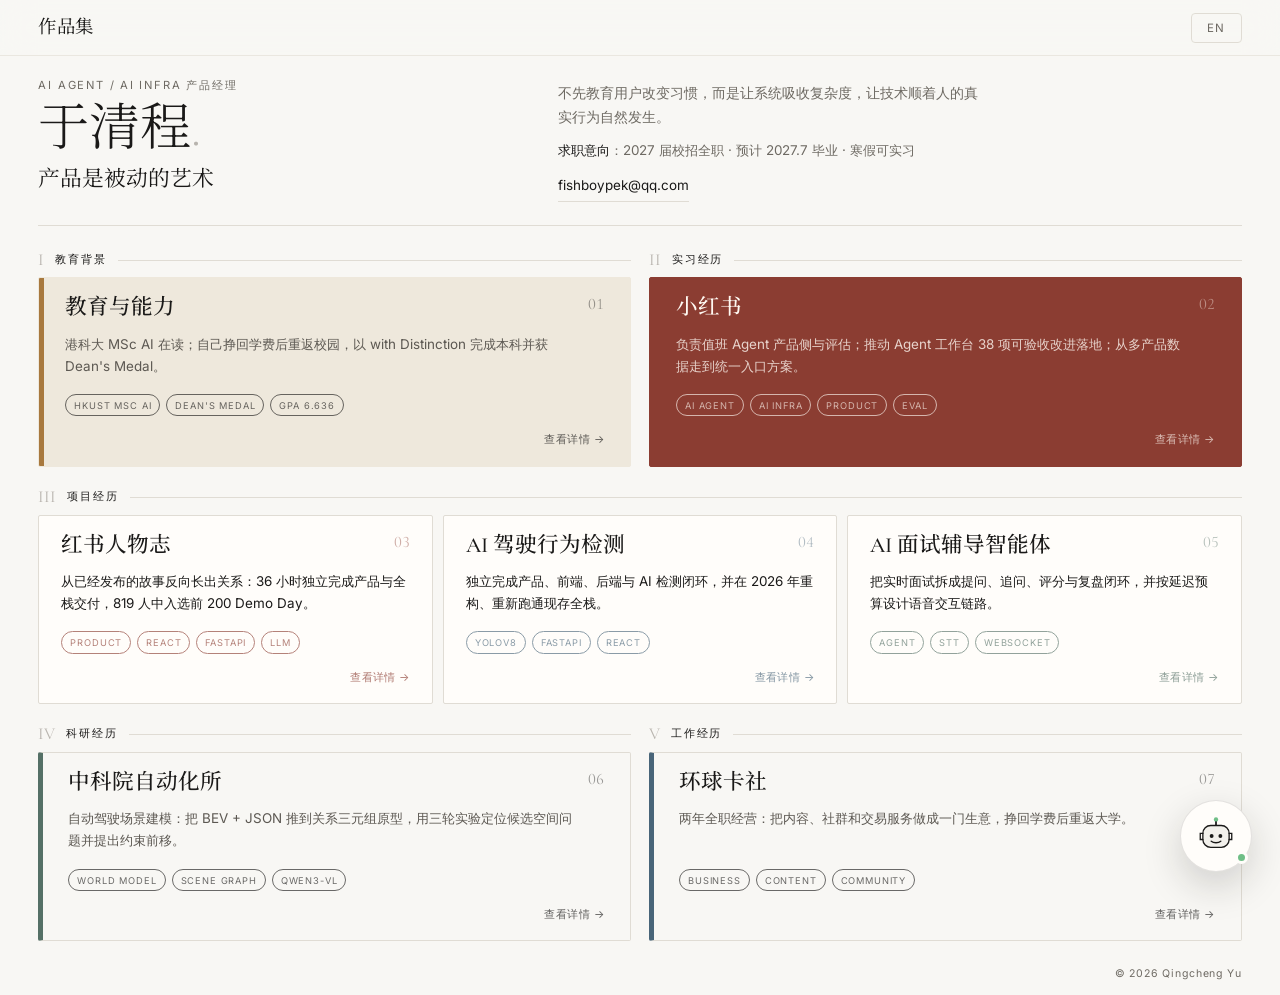
==== commit 547c80df: "Redesign homepage experience index" ====
--- a/index.html
+++ b/index.html
@@ -21,6 +21,10 @@
       --light:        #B8B4AE;   /* 纯装饰：句点 / 序号 */
       --border:       #E0DCD4;
       --border-light: #EAE7E0;
+      --red:          #8B3D32;
+      --blue:         #496579;
+      --green:        #557066;
+      --ochre:        #A8793E;
       --serif: 'Cormorant Garamond', 'Noto Serif SC', 'Songti SC', Georgia, serif;
       --sans:  'Inter', -apple-system, 'PingFang SC', 'Microsoft YaHei', sans-serif;
       --nav-h: 56px;
@@ -105,58 +109,100 @@
     /* ─── EXPERIENCE INDEX (right) ─── */
     .tiles {
       display: grid; grid-template-columns: repeat(12, minmax(0, 1fr));
-      gap: 24px 18px; padding-top: 30px;
-    }
-    .tile-group { display: flex; flex-direction: column; gap: 7px; }
+      gap: 34px 22px; padding-top: 42px;
+    }
+    .tile-group { display: flex; flex-direction: column; gap: 13px; min-width: 0; }
     .tile-group > .tile-grid { flex: 1; }
     .tile-group > .tile-grid > .tile { height: 100%; }
     .tile-group:nth-child(1), .tile-group:nth-child(2) { grid-column: span 6; }
     .tile-group:nth-child(3) { grid-column: 1 / -1; }
     .tile-group:nth-child(4), .tile-group:nth-child(5) { grid-column: span 6; }
     .group-label {
-      font-size: 0.66rem; line-height: 1;
-      letter-spacing: 0.15em; text-transform: uppercase;
-      color: var(--muted); font-weight: 500; text-align: center;
-    }
+      display: flex; align-items: center; gap: 11px;
+      font-size: 0.67rem; line-height: 1;
+      letter-spacing: 0.17em; text-transform: uppercase;
+      color: var(--text); font-weight: 500; text-align: left;
+    }
+    .group-label::before {
+      font-family: var(--serif); font-size: 1.05rem; font-weight: 400;
+      letter-spacing: 0; color: var(--light);
+    }
+    .group-label::after { content: ""; height: 1px; flex: 1; background: var(--border); }
+    .tile-group:nth-child(1) .group-label::before { content: "I"; }
+    .tile-group:nth-child(2) .group-label::before { content: "II"; }
+    .tile-group:nth-child(3) .group-label::before { content: "III"; }
+    .tile-group:nth-child(4) .group-label::before { content: "IV"; }
+    .tile-group:nth-child(5) .group-label::before { content: "V"; }
     .tile-grid {
       display: grid; grid-template-columns: repeat(2, minmax(0, 1fr));
       gap: 10px;
     }
     .tile-grid.single { grid-template-columns: 1fr; }
     .tile-grid.project-list { grid-template-columns: repeat(3, minmax(0, 1fr)); }
-    .tile.featured { background: var(--panel); }
-    .tile.compact { min-height: 0; padding-top: 12px; padding-bottom: 12px; }
-    .tile.compact .tile-tags { margin-top: 7px; }
-    .tile.compact .tile-arrow { margin-top: 5px; }
-    .tile.compact .tile-hook { line-height: 1.48; }
+    .tile.featured { background: var(--red); color: #FFF9F2; }
+    .tile.compact { min-height: 0; }
     .tile {
       display: flex; flex-direction: column;
-      min-height: 102px;
-      padding: 14px 17px;
+      min-height: 174px;
+      padding: 24px 26px 21px;
       background: var(--panel);
-      border-radius: 8px;
-      box-shadow: 0 1px 0 rgba(26,25,24,0.06), 0 6px 20px rgba(26,25,24,0.035);
-      transition: transform .2s var(--ease), box-shadow .2s var(--ease);
-    }
-    .tile:hover { transform: translateY(-3px); box-shadow: 0 10px 28px rgba(26,25,24,0.08); }
+      border: 1px solid var(--border);
+      border-radius: 2px;
+      position: relative; overflow: hidden; isolation: isolate;
+      transition: transform .28s var(--ease), border-color .28s var(--ease), background-color .28s var(--ease);
+    }
+    .tile::after {
+      content: ""; position: absolute; left: 0; right: 100%; bottom: 0;
+      height: 3px; background: currentColor; opacity: .8; z-index: -1;
+      transition: right .35s var(--ease);
+    }
+    .tile:hover { transform: translateY(-4px); border-color: currentColor; }
+    .tile:hover::after { right: 0; }
     .tile:active { transform: translateY(-1px); }
-    .tile-top { display: flex; align-items: baseline; justify-content: space-between; margin-bottom: 7px; }
-    .tile-name { font-family: var(--serif); font-size: 1.14rem; font-weight: 500; line-height: 1.15; }
-    .tile-idx { font-family: var(--serif); font-size: 0.85rem; color: var(--light); }
-    .tile-hook { font-size: 0.79rem; color: #5C5852; line-height: 1.55; flex: 1; }
-    .tile-tags { display: flex; flex-wrap: wrap; gap: 5px; margin-top: 9px; }
+    .tile-top { display: flex; align-items: flex-start; justify-content: space-between; gap: 20px; margin-bottom: 13px; }
+    .tile-name {
+      max-width: 88%; font-family: var(--serif);
+      font-size: clamp(1.35rem, 1.6vw, 1.65rem); font-weight: 500; line-height: 1.08;
+      text-wrap: balance;
+    }
+    .tile-idx {
+      font-family: var(--serif); font-size: 1rem; line-height: 1;
+      color: currentColor; opacity: .42; font-variant-numeric: lining-nums tabular-nums;
+    }
+    .tile-hook { max-width: 64ch; font-size: 0.82rem; color: #5C5852; line-height: 1.65; flex: 1; }
+    .tile-tags { display: flex; flex-wrap: wrap; gap: 6px; margin-top: 17px; }
     .tile-tags span {
-      font-size: 0.62rem; letter-spacing: 0.05em; text-transform: uppercase;
-      padding: 2px 7px; border: 1px solid var(--border); color: var(--muted); border-radius: 2px;
-    }
-    .tile-arrow { align-self: flex-end; margin-top: 7px; font-size: 0.7rem; color: var(--muted); transition: color .2s, transform .2s; }
-    .tile-group:nth-child(5) .tile-arrow { margin-right: 82px; }
-    .tile:hover .tile-arrow { color: var(--text); transform: translateX(3px); }
+      font-size: 0.58rem; line-height: 1; letter-spacing: 0.09em; text-transform: uppercase;
+      padding: 6px 8px 5px; border: 1px solid currentColor; color: inherit; opacity: .64; border-radius: 99px;
+    }
+    .tile-arrow { align-self: flex-end; margin-top: 14px; font-size: 0.68rem; letter-spacing: .04em; color: inherit; opacity: .68; transition: opacity .2s, transform .2s; }
+    .tile:hover .tile-arrow { opacity: 1; transform: translateX(4px); }
+
+    /* Each row behaves like a different kind of exhibit, not one repeated card template. */
+    .tile-group:nth-child(1) .tile {
+      background: #EEE8DC; border-color: #EEE8DC;
+    }
+    .tile-group:nth-child(1) .tile::before {
+      content: ""; position: absolute; top: 0; left: 0; bottom: 0; width: 5px; background: var(--ochre);
+    }
+    .tile-group:nth-child(2) .tile { border-color: var(--red); }
+    .tile-group:nth-child(2) .tile-hook { color: rgba(255,249,242,.8); }
+    .tile-group:nth-child(3) .tile { min-height: 224px; border-color: var(--border); padding-left: 22px; padding-right: 22px; }
+    .tile-group:nth-child(3) .tile:nth-child(1) { color: var(--red); }
+    .tile-group:nth-child(3) .tile:nth-child(2) { color: var(--blue); }
+    .tile-group:nth-child(3) .tile:nth-child(3) { color: var(--green); }
+    .tile-group:nth-child(3) .tile .tile-name,
+    .tile-group:nth-child(3) .tile .tile-hook { color: var(--text); }
+    .tile-group:nth-child(3) .tile::after { background: currentColor; }
+    .tile-group:nth-child(4) .tile,
+    .tile-group:nth-child(5) .tile { min-height: 160px; padding-left: 25px; background: transparent; }
+    .tile-group:nth-child(4) .tile { border-left: 5px solid var(--green); }
+    .tile-group:nth-child(5) .tile { border-left: 5px solid var(--blue); }
     /* ─── FOOTER strip ─── */
     .footstrip {
       grid-column: 1 / -1;
       display: flex; align-items: center; justify-content: flex-end;
-      padding-right: 92px; font-size: 0.7rem; color: var(--muted); letter-spacing: 0.04em;
+      padding: 2px 0 0; font-size: 0.66rem; color: var(--muted); letter-spacing: 0.08em;
     }
 
     /* ─── RESPONSIVE ─── */
@@ -172,6 +218,7 @@
       .tile-group:nth-child(1), .tile-group:nth-child(2),
       .tile-group:nth-child(4), .tile-group:nth-child(5) { grid-column: 1 / -1; }
       .tile-grid.project-list { grid-template-columns: 1fr; }
+      .tile-group:nth-child(3) .tile { min-height: 0; }
     }
     @media (max-width: 620px) {
       .nav-inner { padding: 0 20px; }
@@ -181,7 +228,9 @@
       .footstrip { justify-content: flex-start; padding-right: 0; }
       #lang-btn { padding: 10px 16px; }
       .tile-arrow { color: var(--muted); }
-      .tile-group:nth-child(5) .tile-arrow { margin-right: 0; }
+      .tiles { gap: 30px; padding-top: 34px; }
+      .tile { min-height: 0; padding: 22px 20px 19px; }
+      .tile-group:nth-child(3) .tile { padding-left: 20px; padding-right: 20px; }
     }
 
     /* 常见的桌面短视口：保持完整首屏，同时不裁切更矮的设备。 */
@@ -192,9 +241,10 @@
       .name { font-size: clamp(3rem, 4vw, 4rem); margin-bottom: 10px; }
       .tagline { margin-bottom: 12px; }
       .bio { margin-bottom: 11px; line-height: 1.62; }
-      .tiles { gap: 15px 18px; padding-top: 18px; }
-      .tile-group { gap: 5px; }
-      .tile.compact { padding-top: 10px; padding-bottom: 10px; }
+      .tiles { gap: 22px 18px; padding-top: 26px; }
+      .tile-group { gap: 9px; }
+      .tile { min-height: 146px; padding-top: 18px; padding-bottom: 17px; }
+      .tile-group:nth-child(3) .tile { min-height: 184px; }
     }
     @media (min-width: 861px) and (max-height: 800px) {
       .stage { padding-top: calc(var(--nav-h) + 8px); padding-bottom: 8px; }
@@ -204,11 +254,13 @@
       .tagline { margin-bottom: 8px; }
       .bio { margin-bottom: 7px; line-height: 1.5; }
       .meta-row { margin-bottom: 5px; }
-      .tiles { gap: 10px 18px; padding-top: 12px; }
-      .tile.compact { padding-top: 8px; padding-bottom: 8px; }
-      .tile.compact .tile-tags { margin-top: 5px; }
-      .tile.compact .tile-arrow { margin-top: 3px; }
-      .tile.compact .tile-hook { line-height: 1.4; }
+      .tiles { gap: 17px 18px; padding-top: 20px; }
+      .tile { min-height: 128px; padding-top: 15px; padding-bottom: 14px; }
+      .tile-group:nth-child(3) .tile { min-height: 164px; }
+      .tile-name { font-size: 1.25rem; }
+      .tile-tags { margin-top: 10px; }
+      .tile-arrow { margin-top: 8px; }
+      .tile-hook { line-height: 1.48; }
     }
 
     /* ─── 尊重减弱动效偏好 ─── */
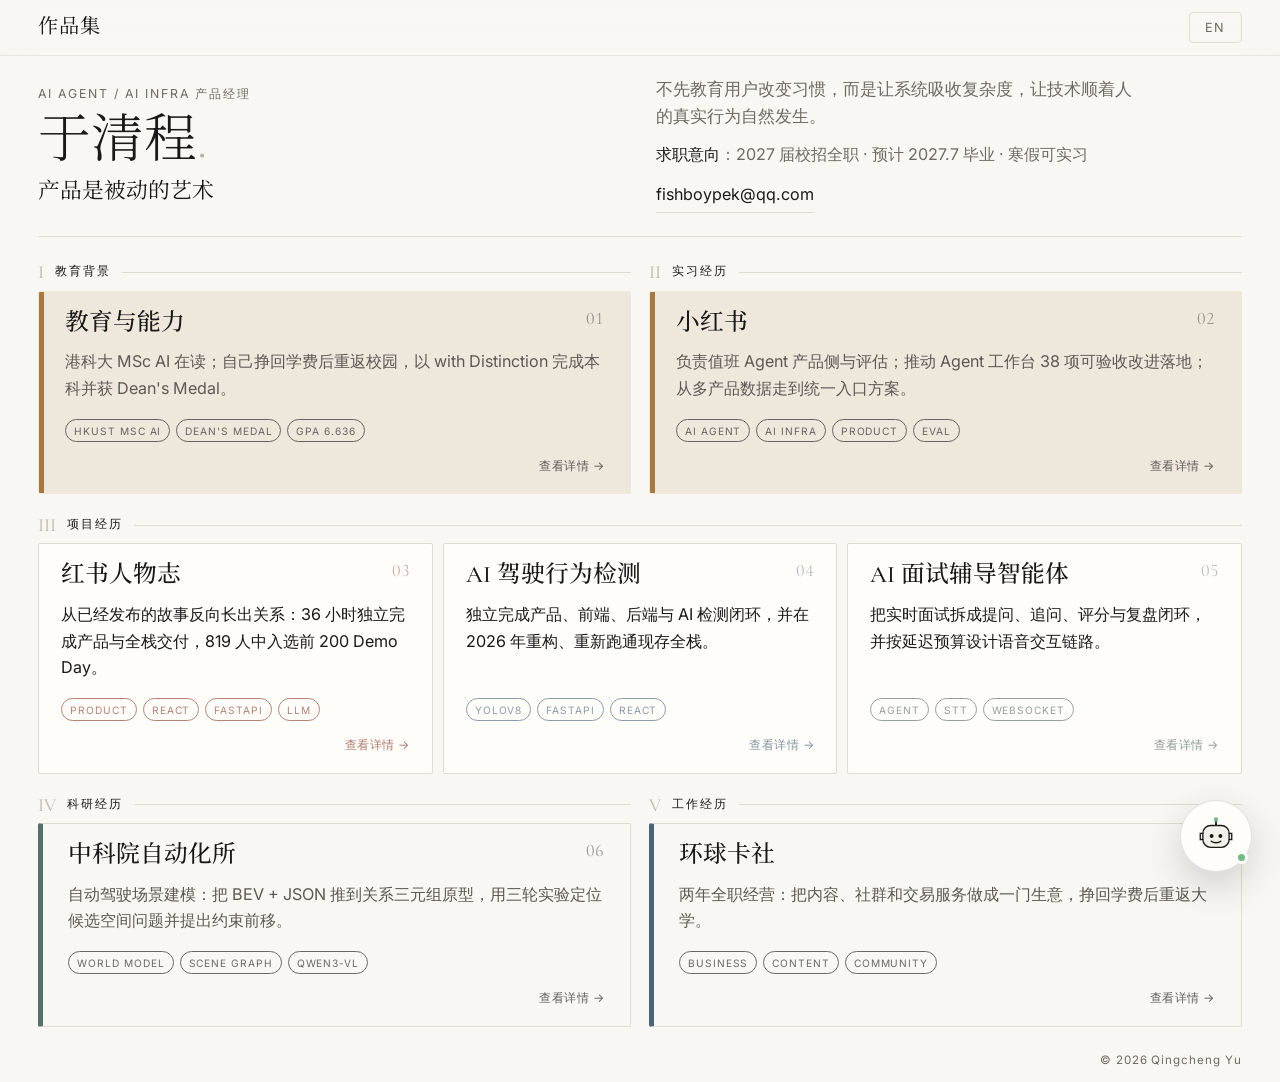
==== commit 9c45cb82: "Unify portfolio exhibition design" ====
--- a/index.html
+++ b/index.html
@@ -78,8 +78,8 @@
 
     /* ─── IDENTITY (full-width opening) ─── */
     .identity {
-      display: grid; grid-template-columns: minmax(280px, 5fr) minmax(0, 7fr);
-      gap: clamp(44px, 7vw, 112px); align-items: end;
+      display: grid; grid-template-columns: repeat(2, minmax(0, 1fr));
+      gap: 22px; align-items: end;
       padding: 20px 0 36px; border-bottom: 1px solid var(--border);
     }
     .identity-primary, .identity-details { min-width: 0; }
@@ -139,7 +139,7 @@
     }
     .tile-grid.single { grid-template-columns: 1fr; }
     .tile-grid.project-list { grid-template-columns: repeat(3, minmax(0, 1fr)); }
-    .tile.featured { background: var(--red); color: #FFF9F2; }
+    .tile.featured { background: var(--panel); color: var(--text); }
     .tile.compact { min-height: 0; }
     .tile {
       display: flex; flex-direction: column;
@@ -169,7 +169,7 @@
       font-family: var(--serif); font-size: 1rem; line-height: 1;
       color: currentColor; opacity: .42; font-variant-numeric: lining-nums tabular-nums;
     }
-    .tile-hook { max-width: 64ch; font-size: 0.82rem; color: #5C5852; line-height: 1.65; flex: 1; }
+    .tile-hook { max-width: 64ch; font-size: 0.9rem; color: #5C5852; line-height: 1.65; flex: 1; }
     .tile-tags { display: flex; flex-wrap: wrap; gap: 6px; margin-top: 17px; }
     .tile-tags span {
       font-size: 0.58rem; line-height: 1; letter-spacing: 0.09em; text-transform: uppercase;
@@ -185,8 +185,10 @@
     .tile-group:nth-child(1) .tile::before {
       content: ""; position: absolute; top: 0; left: 0; bottom: 0; width: 5px; background: var(--ochre);
     }
-    .tile-group:nth-child(2) .tile { border-color: var(--red); }
-    .tile-group:nth-child(2) .tile-hook { color: rgba(255,249,242,.8); }
+    .tile-group:nth-child(2) .tile { background: #EEE8DC; border-color: #EEE8DC; }
+    .tile-group:nth-child(2) .tile::before {
+      content: ""; position: absolute; top: 0; left: 0; bottom: 0; width: 5px; background: var(--ochre);
+    }
     .tile-group:nth-child(3) .tile { min-height: 224px; border-color: var(--border); padding-left: 22px; padding-right: 22px; }
     .tile-group:nth-child(3) .tile:nth-child(1) { color: var(--red); }
     .tile-group:nth-child(3) .tile:nth-child(2) { color: var(--blue); }
@@ -208,7 +210,7 @@
     /* ─── RESPONSIVE ─── */
     @media (max-width: 1120px) {
       .stage { min-height: auto; }
-      .identity { gap: 42px; }
+      .identity { gap: 22px; }
       .tile-group:nth-child(1), .tile-group:nth-child(2),
       .tile-group:nth-child(4), .tile-group:nth-child(5) { grid-column: span 6; }
     }
--- a/assets/site.css
+++ b/assets/site.css
@@ -1,6 +1,6 @@
 /* Shared editorial grid: wide exhibits, readable text, predictable reflow. */
 html {
-  font-size: clamp(16px, calc(13px + 0.22vw), 18px);
+  font-size: clamp(17px, calc(14px + 0.28vw), 20px);
 }
 
 .home-page .nav-inner,
@@ -16,24 +16,162 @@
 
 .home-page .bio {
   max-width: 48ch;
+  font-size: 0.95rem;
 }
 
 .home-page .tile-hook,
 .home-page .meta-row,
 .home-page .contacts {
-  font-size: 0.84rem;
-}
+  font-size: 0.92rem;
+}
+
+/* Project pages share one exhibition system while retaining a quiet theme color. */
+.project-page {
+  --accent: #6c665d;
+  --accent-soft: #efebe4;
+  --exhibit-no: "00";
+  counter-reset: exhibit-section;
+}
+
+.project-page[data-exhibit="education"] { --accent: #9b743e; --accent-soft: #eee7da; --exhibit-no: "01"; }
+.project-page[data-exhibit="xhs"] { --accent: #706b64; --accent-soft: #ece9e3; --exhibit-no: "02"; }
+.project-page[data-exhibit="hackathon"] { --accent: #9b5b50; --accent-soft: #f0e4e0; --exhibit-no: "03"; }
+.project-page[data-exhibit="driving"] { --accent: #526f82; --accent-soft: #e4eaee; --exhibit-no: "04"; }
+.project-page[data-exhibit="interview"] { --accent: #587268; --accent-soft: #e3ebe7; --exhibit-no: "05"; }
+.project-page[data-exhibit="casia"] { --accent: #66705c; --accent-soft: #e8ebe3; --exhibit-no: "06"; }
+.project-page[data-exhibit="hqks"] { --accent: #75614f; --accent-soft: #ece5dc; --exhibit-no: "07"; }
 
 .project-page .container {
   max-width: 1440px;
+}
+
+.project-page nav .nav-inner {
+  max-width: 1440px;
+}
+
+.project-page .nav-back {
+  letter-spacing: 0.04em;
+}
+
+.project-page .hero {
+  padding: 0;
+  border-bottom: 1px solid var(--border);
+}
+
+.project-page .hero .container {
+  position: relative;
+  display: grid;
+  grid-template-columns: repeat(12, minmax(0, 1fr));
+  grid-template-rows: auto minmax(190px, auto) auto;
+  column-gap: clamp(24px, 3.2vw, 52px);
+  min-height: clamp(540px, 64vh, 690px);
+  padding-top: 142px;
+  padding-bottom: 72px;
+  overflow: hidden;
+}
+
+.project-page .hero .container::after {
+  content: var(--exhibit-no);
+  position: absolute;
+  top: 88px;
+  right: clamp(28px, 4vw, 62px);
+  font-family: var(--serif);
+  font-size: clamp(5.5rem, 11vw, 10rem);
+  font-weight: 300;
+  line-height: 1;
+  color: var(--accent);
+  opacity: 0.075;
+  pointer-events: none;
+}
+
+.project-page .hero-meta {
+  grid-column: 1 / 9;
+  grid-row: 1;
+  align-self: start;
+  margin-bottom: 36px;
+  color: var(--accent);
+  font-size: 0.7rem;
+}
+
+.project-page .hero-title {
+  grid-column: 1 / 8;
+  grid-row: 2;
+  align-self: end;
+  margin: 0;
+  font-size: clamp(4rem, 7vw, 7.4rem);
+  line-height: 0.98;
+  letter-spacing: -0.025em;
+  text-wrap: balance;
+}
+
+.project-page .hero-sub {
+  grid-column: 8 / -1;
+  grid-row: 2;
+  align-self: end;
+  max-width: 32ch;
+  margin: 0 0 7px;
+  padding-left: 24px;
+  border-left: 4px solid var(--accent);
+  color: var(--text);
+  font-size: clamp(1.2rem, 1.65vw, 1.55rem);
+  font-style: normal;
+  line-height: 1.5;
+}
+
+.project-page .hero-tags {
+  grid-column: 8 / -1;
+  grid-row: 3;
+  align-self: end;
+  margin-top: 30px;
+}
+
+.project-page .tag {
+  padding: 7px 10px 6px;
+  border-color: var(--accent);
+  border-radius: 999px;
+  color: var(--accent);
+  font-size: 0.62rem;
+  line-height: 1;
 }
 
 .project-page .stats {
   max-width: 1440px;
   margin-left: auto;
   margin-right: auto;
+  border-top: 0;
   border-left: 1px solid var(--border-light);
   border-right: 1px solid var(--border-light);
+}
+
+.project-page .stat {
+  position: relative;
+  min-height: 220px;
+  padding: 54px clamp(28px, 3.3vw, 52px) 42px;
+  background: var(--panel);
+}
+
+.project-page .stat:first-child {
+  background: var(--accent-soft);
+  box-shadow: inset 0 4px 0 var(--accent);
+}
+
+.project-page .stat::before {
+  position: absolute;
+  top: 20px;
+  right: 22px;
+  font-family: var(--serif);
+  font-size: 0.86rem;
+  color: var(--accent);
+  opacity: 0.55;
+}
+
+.project-page .stat:nth-child(1)::before { content: "01"; }
+.project-page .stat:nth-child(2)::before { content: "02"; }
+.project-page .stat:nth-child(3)::before { content: "03"; }
+
+.project-page .stat-num {
+  color: var(--text);
+  font-size: clamp(2.8rem, 4.2vw, 4.2rem);
 }
 
 .project-page .two-col {
@@ -41,8 +179,55 @@
   gap: clamp(48px, 6vw, 96px);
 }
 
+.project-page section {
+  position: relative;
+  padding-top: clamp(76px, 8vw, 112px);
+  padding-bottom: clamp(76px, 8vw, 112px);
+}
+
+.project-page .sec-label {
+  display: flex;
+  align-items: center;
+  gap: 13px;
+  margin-bottom: clamp(42px, 5vw, 68px);
+  padding: 0;
+  border: 0;
+  color: var(--text);
+  font-size: 0.7rem;
+}
+
+.project-page .sec-label::before {
+  counter-increment: exhibit-section;
+  content: "0" counter(exhibit-section);
+  font-family: var(--serif);
+  font-size: 1.15rem;
+  font-weight: 400;
+  letter-spacing: 0;
+  color: var(--accent);
+}
+
+.project-page .sec-label::after {
+  content: "";
+  flex: 1;
+  height: 1px;
+  background: var(--border);
+}
+
+.project-page .col-head {
+  position: sticky;
+  top: 96px;
+  padding-left: 22px;
+  border-left: 4px solid var(--accent);
+  font-size: clamp(1.85rem, 2.65vw, 2.65rem);
+  font-weight: 400;
+  line-height: 1.2;
+  text-wrap: balance;
+}
+
 .project-page .col-body {
-  font-size: 1rem;
+  font-size: 1.02rem;
+  color: #4f4b46;
+  line-height: 1.9;
 }
 
 .project-page .col-body > p,
@@ -54,7 +239,9 @@
 }
 
 .project-page .stat-label {
-  font-size: 0.82rem;
+  max-width: 42ch;
+  font-size: 0.9rem;
+  line-height: 1.72;
 }
 
 .project-page .hero-title {
@@ -66,6 +253,150 @@
   max-width: 100%;
 }
 
+.project-page .callout {
+  margin-top: clamp(38px, 5vw, 64px);
+  padding: 28px 32px 30px;
+  border: 1px solid var(--border);
+  border-left: 5px solid var(--accent);
+  background: var(--accent-soft);
+}
+
+.project-page .callout .big {
+  font-size: clamp(1.35rem, 2vw, 1.8rem);
+}
+
+.project-page .callout p {
+  font-size: 0.96rem;
+}
+
+.project-page .quote {
+  padding: 18px 0 18px 26px;
+  border-left: 4px solid var(--accent);
+  color: var(--text);
+  font-size: 1.22rem;
+}
+
+.project-page .trio,
+.project-page .pair {
+  gap: 16px;
+  margin-top: 42px;
+}
+
+.project-page .trio-item,
+.project-page .pair-item {
+  padding: 30px 28px;
+  border: 1px solid var(--border);
+  border-top: 4px solid var(--accent);
+  border-radius: 2px;
+  background: var(--panel);
+}
+
+.project-page .trio-item h4,
+.project-page .pair-item h4 {
+  font-size: 1.3rem;
+}
+
+.project-page .trio-item p,
+.project-page .pair-item p,
+.project-page .path-body,
+.project-page .round-did,
+.project-page .round-got,
+.project-page .tl-desc,
+.project-page .bound-v {
+  font-size: 0.94rem;
+  line-height: 1.78;
+}
+
+.project-page .paths,
+.project-page .bounds {
+  gap: 14px;
+  border: 0;
+  background: transparent;
+}
+
+.project-page .path,
+.project-page .bound {
+  border: 1px solid var(--border);
+  border-top: 4px solid var(--accent);
+  background: var(--panel);
+}
+
+.project-page .timeline,
+.project-page .rounds {
+  border-top-color: var(--accent);
+}
+
+.project-page .tl-item,
+.project-page .round {
+  border-bottom-color: var(--border);
+}
+
+.project-page .tl-label,
+.project-page .round-n,
+.project-page .path-tag,
+.project-page .bound-k {
+  color: var(--accent);
+}
+
+.project-page figure.fig,
+.project-page .fig-2 figure,
+.project-page .honor-grid figure {
+  padding: clamp(12px, 1.8vw, 24px);
+  border: 1px solid var(--border);
+  background: var(--panel);
+}
+
+.project-page figure.fig img,
+.project-page .fig-2 img,
+.project-page .honor-grid img {
+  border: 0;
+}
+
+.project-page figure.fig figcaption,
+.project-page .fig-2 figcaption,
+.project-page .honor-grid figcaption,
+.project-page .artifact-cap {
+  font-size: 0.84rem;
+  line-height: 1.7;
+}
+
+.project-page .artifact {
+  border-color: var(--border);
+  border-radius: 2px;
+  background: var(--panel);
+}
+
+.project-page .pull {
+  position: relative;
+  max-width: 22ch;
+  padding-left: 30px;
+  border-left: 5px solid var(--accent);
+  color: var(--text);
+  font-size: clamp(2.2rem, 4.5vw, 4.6rem);
+  line-height: 1.15;
+  text-wrap: balance;
+}
+
+.project-page .pull .by {
+  margin-top: 24px;
+  color: var(--accent);
+  font-family: var(--sans);
+  font-size: 0.74rem;
+  font-style: normal;
+  letter-spacing: 0.1em;
+  text-transform: uppercase;
+}
+
+.project-page .page-footer {
+  padding: 56px 0;
+  border-top: 1px solid var(--border);
+}
+
+.project-page .footer-back {
+  border-bottom: 1px solid var(--border);
+  padding-bottom: 4px;
+}
+
 @media (max-width: 1120px) {
   .home-page .stage {
     display: block;
@@ -73,9 +404,42 @@
 }
 
 @media (max-width: 960px) {
+  .project-page .hero .container {
+    grid-template-columns: 1fr;
+    grid-template-rows: auto;
+    min-height: auto;
+    padding-top: 126px;
+    padding-bottom: 62px;
+  }
+
+  .project-page .hero-meta,
+  .project-page .hero-title,
+  .project-page .hero-sub,
+  .project-page .hero-tags {
+    grid-column: 1;
+    grid-row: auto;
+  }
+
+  .project-page .hero-title {
+    margin-top: 28px;
+  }
+
+  .project-page .hero-sub {
+    max-width: 40ch;
+    margin-top: 32px;
+  }
+
+  .project-page .hero-tags {
+    margin-top: 28px;
+  }
+
   .project-page .two-col {
     grid-template-columns: 1fr;
     gap: 24px;
+  }
+
+  .project-page .col-head {
+    position: static;
   }
 }
 
@@ -98,7 +462,37 @@
   }
 
   .project-page .stat {
+    min-height: 0;
     padding-left: 20px;
     padding-right: 20px;
   }
-}
+
+  .project-page .hero .container::after {
+    top: 84px;
+    right: 20px;
+    font-size: 5.5rem;
+  }
+
+  .project-page .hero-title {
+    font-size: clamp(3.25rem, 17vw, 4.6rem);
+  }
+
+  .project-page .hero-sub {
+    padding-left: 18px;
+  }
+
+  .project-page .col-head {
+    padding-left: 16px;
+  }
+
+  .project-page .callout,
+  .project-page .trio-item,
+  .project-page .pair-item {
+    padding: 24px 20px;
+  }
+
+  .project-page .pull {
+    padding-left: 20px;
+    font-size: clamp(2rem, 11vw, 3.2rem);
+  }
+}
